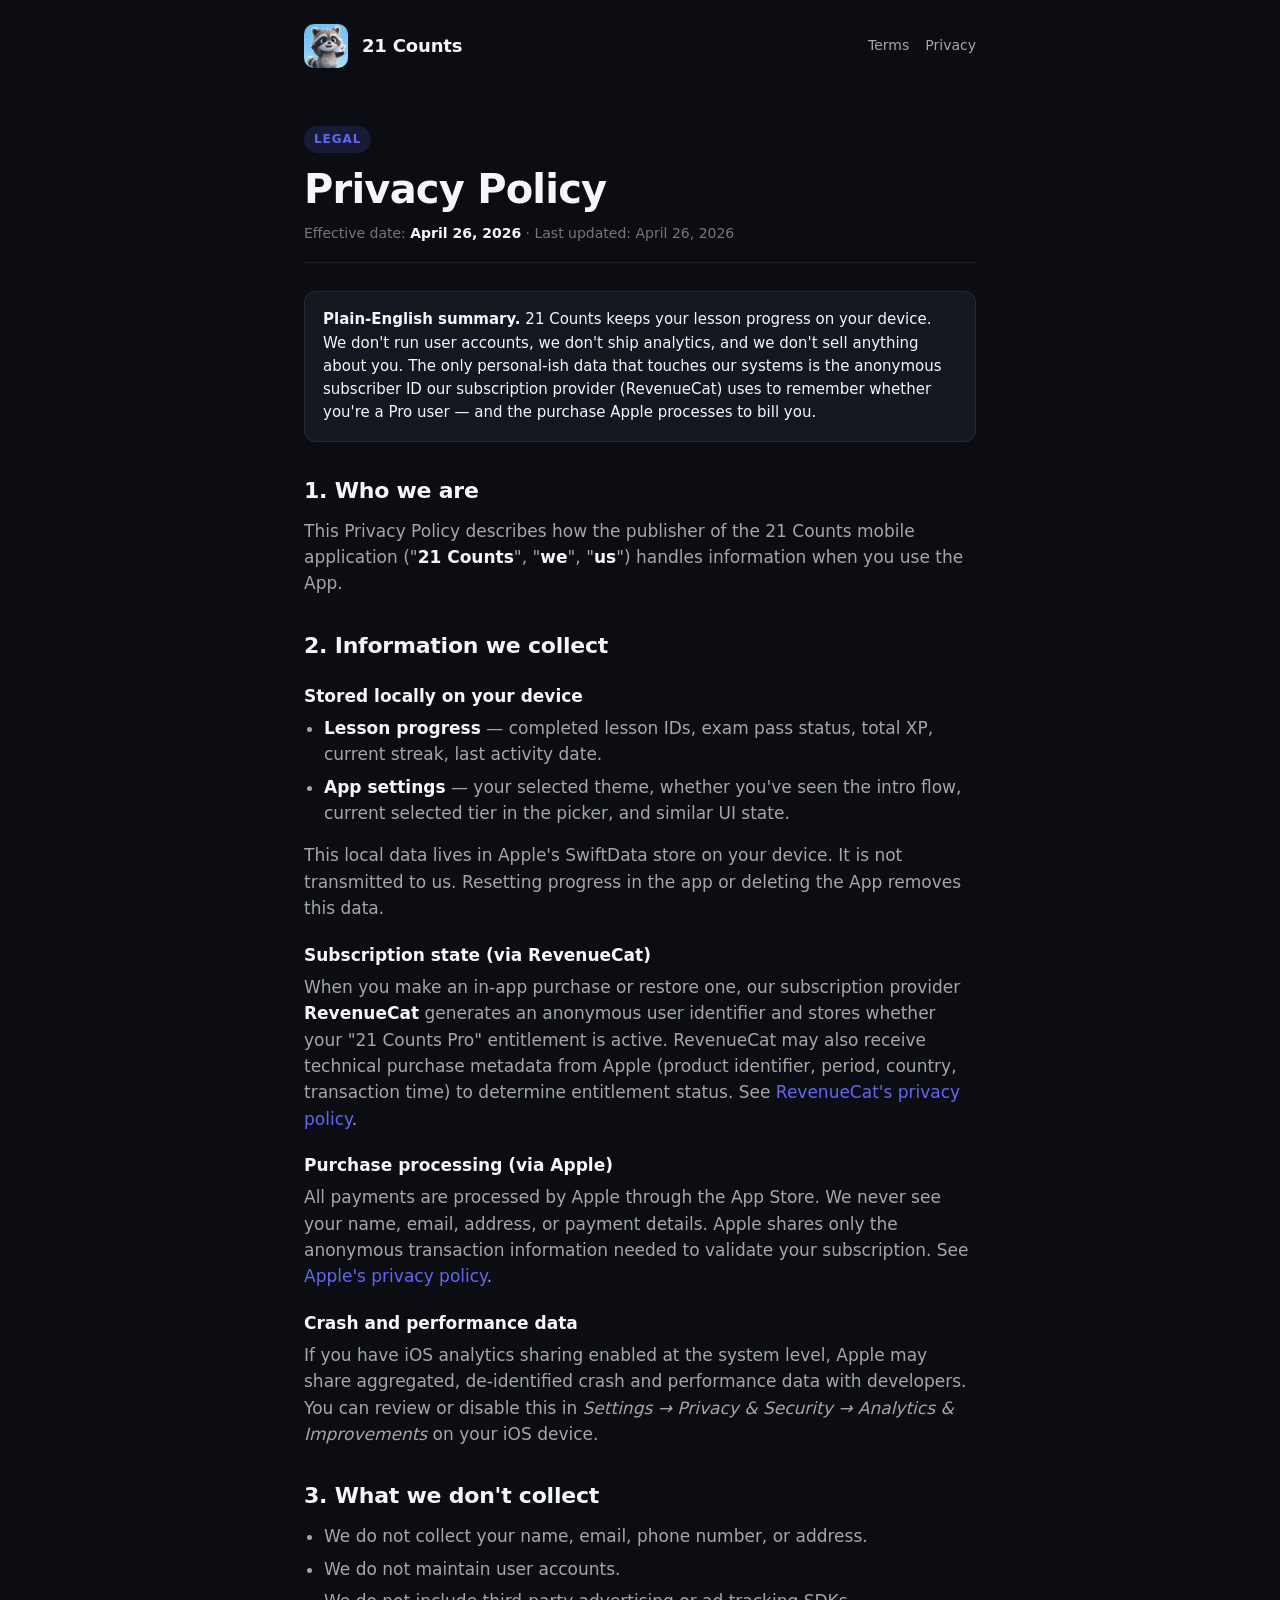
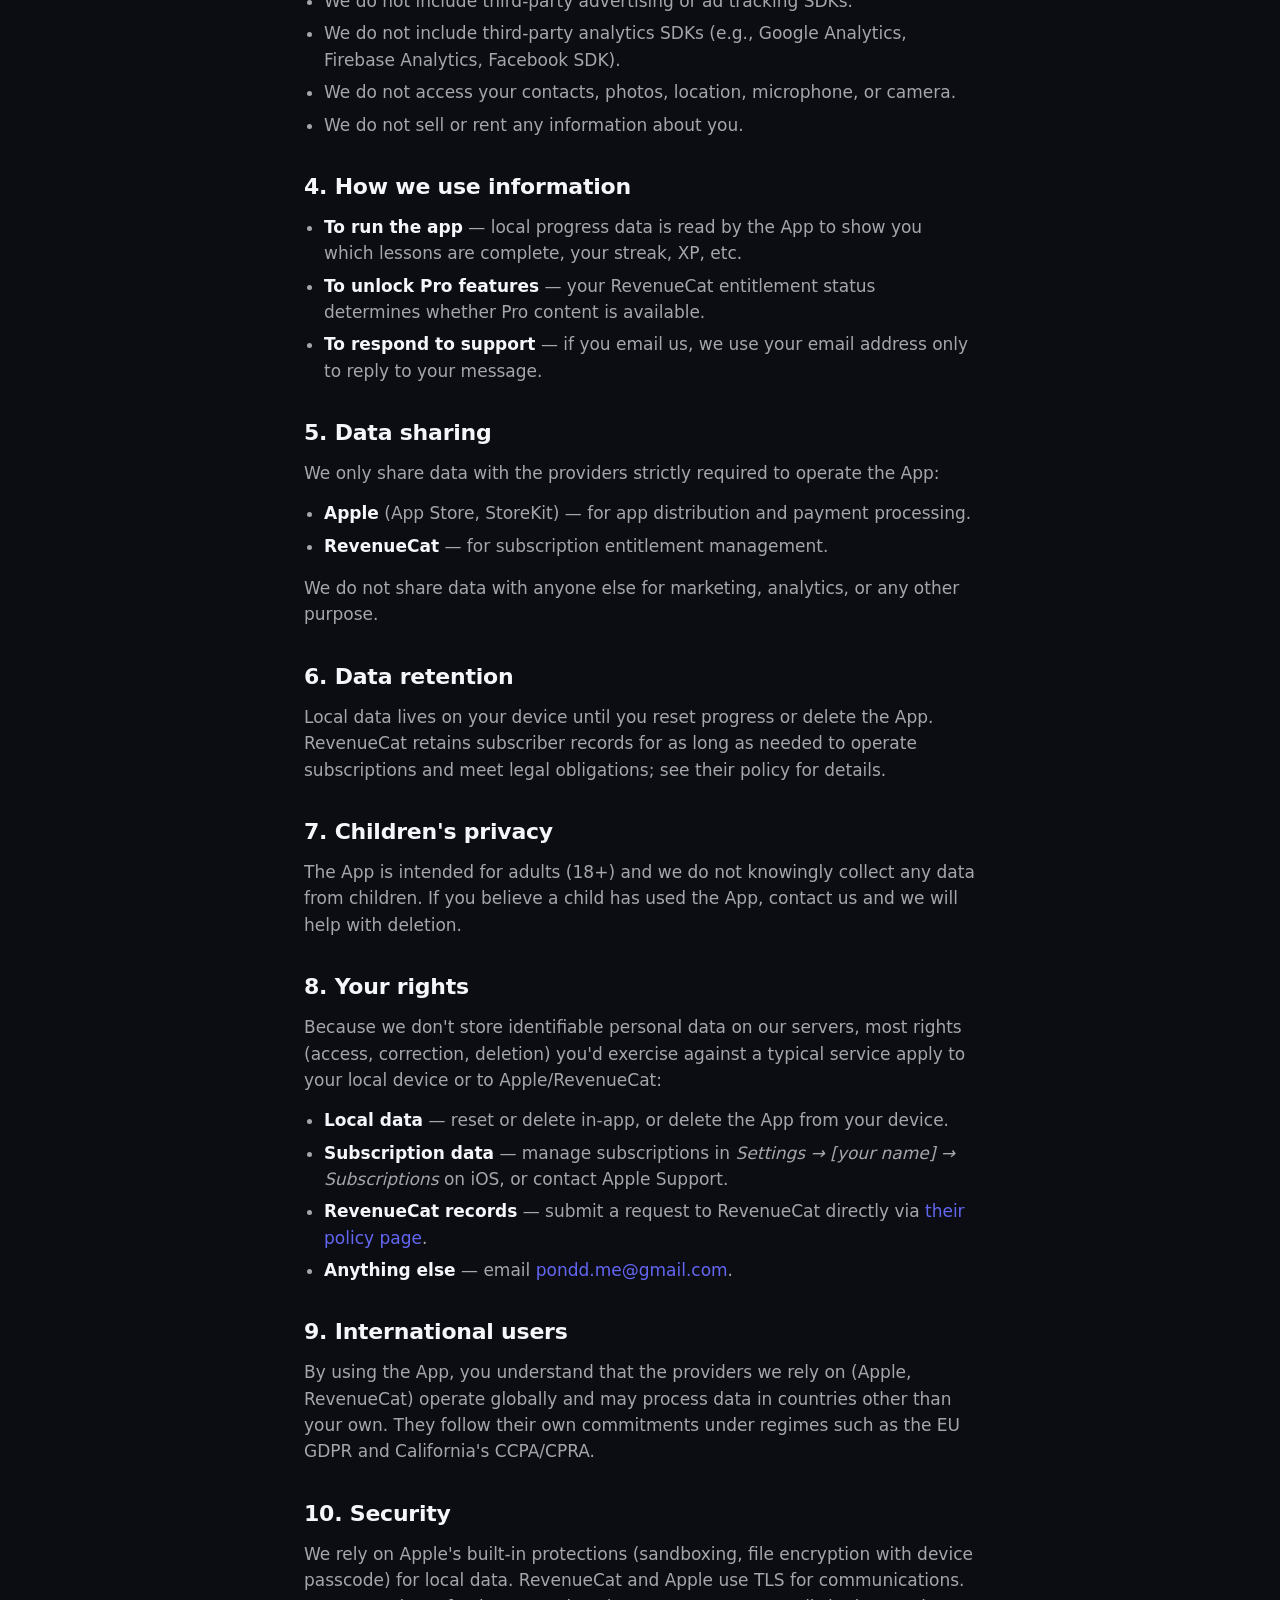
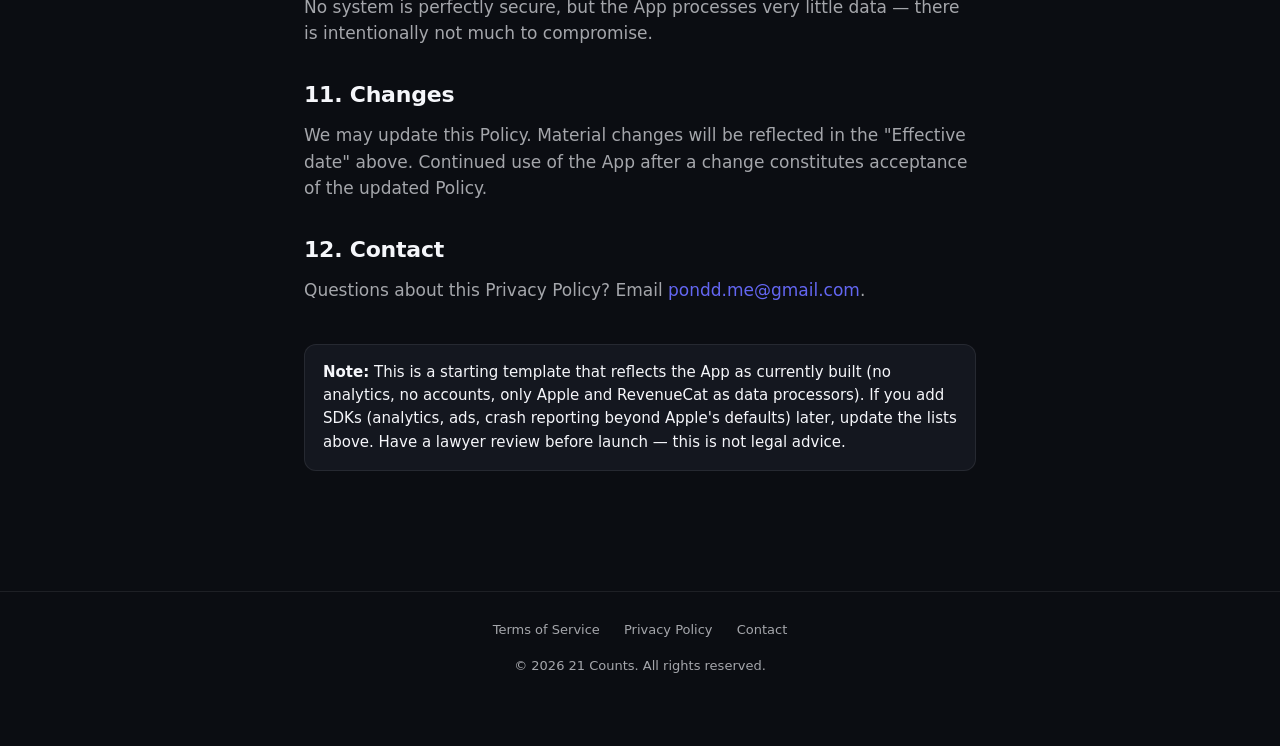
==== privacy.html @ 676508d6 "init" ====
<!DOCTYPE html>
<html lang="en">
<head>
    <meta charset="UTF-8">
    <meta name="viewport" content="width=device-width, initial-scale=1.0">
    <title>Privacy Policy — 21 Counts</title>
    <meta name="description" content="Privacy Policy for the 21 Counts iOS app.">
    <link rel="stylesheet" href="styles.css">
    <link rel="icon" type="image/png" href="assets/bandit-welcome.png">
</head>
<body>

<header class="site-header">
    <img src="assets/bandit-welcome.png" alt="">
    <a class="brand" href="/">21 Counts</a>
    <nav>
        <a href="terms.html">Terms</a>
        <a href="privacy.html">Privacy</a>
    </nav>
</header>

<main>
    <span class="eyebrow">Legal</span>
    <h1>Privacy Policy</h1>
    <p class="legal-meta">Effective date: <strong>April 26, 2026</strong> · Last updated: April 26, 2026</p>

    <div class="callout">
        <strong>Plain-English summary.</strong> 21 Counts keeps your lesson progress on your device. We don't run user accounts, we don't ship analytics, and we don't sell anything about you. The only personal-ish data that touches our systems is the anonymous subscriber ID our subscription provider (RevenueCat) uses to remember whether you're a Pro user — and the purchase Apple processes to bill you.
    </div>

    <h2>1. Who we are</h2>
    <p>This Privacy Policy describes how the publisher of the 21 Counts mobile application ("<strong>21 Counts</strong>", "<strong>we</strong>", "<strong>us</strong>") handles information when you use the App.</p>

    <h2>2. Information we collect</h2>
    <h3>Stored locally on your device</h3>
    <ul>
        <li><strong>Lesson progress</strong> — completed lesson IDs, exam pass status, total XP, current streak, last activity date.</li>
        <li><strong>App settings</strong> — your selected theme, whether you've seen the intro flow, current selected tier in the picker, and similar UI state.</li>
    </ul>
    <p>This local data lives in Apple's SwiftData store on your device. It is not transmitted to us. Resetting progress in the app or deleting the App removes this data.</p>

    <h3>Subscription state (via RevenueCat)</h3>
    <p>When you make an in-app purchase or restore one, our subscription provider <strong>RevenueCat</strong> generates an anonymous user identifier and stores whether your "21 Counts Pro" entitlement is active. RevenueCat may also receive technical purchase metadata from Apple (product identifier, period, country, transaction time) to determine entitlement status. See <a href="https://www.revenuecat.com/privacy/">RevenueCat's privacy policy</a>.</p>

    <h3>Purchase processing (via Apple)</h3>
    <p>All payments are processed by Apple through the App Store. We never see your name, email, address, or payment details. Apple shares only the anonymous transaction information needed to validate your subscription. See <a href="https://www.apple.com/legal/privacy/">Apple's privacy policy</a>.</p>

    <h3>Crash and performance data</h3>
    <p>If you have iOS analytics sharing enabled at the system level, Apple may share aggregated, de-identified crash and performance data with developers. You can review or disable this in <em>Settings → Privacy &amp; Security → Analytics &amp; Improvements</em> on your iOS device.</p>

    <h2>3. What we don't collect</h2>
    <ul>
        <li>We do not collect your name, email, phone number, or address.</li>
        <li>We do not maintain user accounts.</li>
        <li>We do not include third-party advertising or ad tracking SDKs.</li>
        <li>We do not include third-party analytics SDKs (e.g., Google Analytics, Firebase Analytics, Facebook SDK).</li>
        <li>We do not access your contacts, photos, location, microphone, or camera.</li>
        <li>We do not sell or rent any information about you.</li>
    </ul>

    <h2>4. How we use information</h2>
    <ul>
        <li><strong>To run the app</strong> — local progress data is read by the App to show you which lessons are complete, your streak, XP, etc.</li>
        <li><strong>To unlock Pro features</strong> — your RevenueCat entitlement status determines whether Pro content is available.</li>
        <li><strong>To respond to support</strong> — if you email us, we use your email address only to reply to your message.</li>
    </ul>

    <h2>5. Data sharing</h2>
    <p>We only share data with the providers strictly required to operate the App:</p>
    <ul>
        <li><strong>Apple</strong> (App Store, StoreKit) — for app distribution and payment processing.</li>
        <li><strong>RevenueCat</strong> — for subscription entitlement management.</li>
    </ul>
    <p>We do not share data with anyone else for marketing, analytics, or any other purpose.</p>

    <h2>6. Data retention</h2>
    <p>Local data lives on your device until you reset progress or delete the App. RevenueCat retains subscriber records for as long as needed to operate subscriptions and meet legal obligations; see their policy for details.</p>

    <h2>7. Children's privacy</h2>
    <p>The App is intended for adults (18+) and we do not knowingly collect any data from children. If you believe a child has used the App, contact us and we will help with deletion.</p>

    <h2>8. Your rights</h2>
    <p>Because we don't store identifiable personal data on our servers, most rights (access, correction, deletion) you'd exercise against a typical service apply to your local device or to Apple/RevenueCat:</p>
    <ul>
        <li><strong>Local data</strong> — reset or delete in-app, or delete the App from your device.</li>
        <li><strong>Subscription data</strong> — manage subscriptions in <em>Settings → [your name] → Subscriptions</em> on iOS, or contact Apple Support.</li>
        <li><strong>RevenueCat records</strong> — submit a request to RevenueCat directly via <a href="https://www.revenuecat.com/privacy/">their policy page</a>.</li>
        <li><strong>Anything else</strong> — email <a href="mailto:pondd.me@gmail.com">pondd.me@gmail.com</a>.</li>
    </ul>

    <h2>9. International users</h2>
    <p>By using the App, you understand that the providers we rely on (Apple, RevenueCat) operate globally and may process data in countries other than your own. They follow their own commitments under regimes such as the EU GDPR and California's CCPA/CPRA.</p>

    <h2>10. Security</h2>
    <p>We rely on Apple's built-in protections (sandboxing, file encryption with device passcode) for local data. RevenueCat and Apple use TLS for communications. No system is perfectly secure, but the App processes very little data — there is intentionally not much to compromise.</p>

    <h2>11. Changes</h2>
    <p>We may update this Policy. Material changes will be reflected in the "Effective date" above. Continued use of the App after a change constitutes acceptance of the updated Policy.</p>

    <h2>12. Contact</h2>
    <p>Questions about this Privacy Policy? Email <a href="mailto:pondd.me@gmail.com">pondd.me@gmail.com</a>.</p>

    <div class="callout" style="margin-top: 40px">
        <strong>Note:</strong> This is a starting template that reflects the App as currently built (no analytics, no accounts, only Apple and RevenueCat as data processors). If you add SDKs (analytics, ads, crash reporting beyond Apple's defaults) later, update the lists above. Have a lawyer review before launch — this is not legal advice.
    </div>
</main>

<footer>
    <a href="terms.html">Terms of Service</a>
    <a href="privacy.html">Privacy Policy</a>
    <a href="mailto:pondd.me@gmail.com">Contact</a>
    <p style="margin-top: 16px">© <span id="year">2026</span> 21 Counts. All rights reserved.</p>
</footer>

<script>document.getElementById('year').textContent = new Date().getFullYear();</script>
</body>
</html>
---- styles.css ----
/* 21 Counts — shared web styles */

:root {
    --bg: #0b0d12;
    --surface: #14171f;
    --border: rgba(255, 255, 255, 0.08);
    --text: #f5f6fa;
    --text-muted: rgba(245, 246, 250, 0.66);
    --text-dim: rgba(245, 246, 250, 0.45);
    --indigo: #6366f1;
    --indigo-soft: rgba(99, 102, 241, 0.16);
    --accent: #f59e0b;
    --max: 720px;
}

* {
    box-sizing: border-box;
}

html, body {
    margin: 0;
    padding: 0;
}

body {
    background: var(--bg);
    color: var(--text);
    font-family: -apple-system, BlinkMacSystemFont, "SF Pro Text", "Helvetica Neue", system-ui, sans-serif;
    font-size: 17px;
    line-height: 1.55;
    -webkit-font-smoothing: antialiased;
    -moz-osx-font-smoothing: grayscale;
}

main {
    max-width: var(--max);
    margin: 0 auto;
    padding: 56px 24px 96px;
}

header.site-header {
    max-width: var(--max);
    margin: 0 auto;
    padding: 24px 24px 0;
    display: flex;
    align-items: center;
    gap: 14px;
}

header.site-header img {
    width: 44px;
    height: 44px;
    border-radius: 10px;
    object-fit: cover;
    background: var(--indigo-soft);
}

header.site-header a.brand {
    color: var(--text);
    text-decoration: none;
    font-weight: 700;
    font-size: 18px;
    letter-spacing: -0.01em;
}

header.site-header nav {
    margin-left: auto;
    display: flex;
    gap: 16px;
    font-size: 14px;
}

header.site-header nav a {
    color: var(--text-muted);
    text-decoration: none;
}

header.site-header nav a:hover {
    color: var(--text);
}

h1 {
    font-size: 40px;
    line-height: 1.1;
    letter-spacing: -0.02em;
    font-weight: 800;
    margin: 0 0 12px;
}

h2 {
    font-size: 22px;
    letter-spacing: -0.01em;
    font-weight: 700;
    margin: 32px 0 10px;
}

h3 {
    font-size: 17px;
    font-weight: 700;
    margin: 20px 0 6px;
}

p {
    margin: 0 0 14px;
    color: var(--text-muted);
}

p strong, li strong {
    color: var(--text);
    font-weight: 600;
}

ul, ol {
    color: var(--text-muted);
    padding-left: 20px;
    margin: 0 0 16px;
}

li {
    margin-bottom: 6px;
}

a {
    color: var(--indigo);
    text-decoration: none;
}

a:hover {
    text-decoration: underline;
}

.eyebrow {
    display: inline-block;
    font-size: 12px;
    font-weight: 700;
    letter-spacing: 0.08em;
    text-transform: uppercase;
    color: var(--indigo);
    background: var(--indigo-soft);
    padding: 4px 10px;
    border-radius: 999px;
    margin-bottom: 14px;
}

.muted {
    color: var(--text-dim);
    font-size: 14px;
}

.legal-meta {
    color: var(--text-dim);
    font-size: 14px;
    margin-bottom: 28px;
    padding-bottom: 18px;
    border-bottom: 1px solid var(--border);
}

.callout {
    background: var(--surface);
    border: 1px solid var(--border);
    border-radius: 12px;
    padding: 16px 18px;
    margin: 24px 0;
    font-size: 15px;
}

.hero {
    text-align: center;
    padding: 56px 0 12px;
}

.hero img {
    width: 220px;
    max-width: 60vw;
    height: auto;
    border-radius: 24px;
    box-shadow: 0 16px 60px rgba(99, 102, 241, 0.18);
}

.hero h1 {
    margin-top: 28px;
    font-size: 48px;
}

.hero p.tagline {
    font-size: 18px;
    color: var(--text-muted);
    max-width: 520px;
    margin: 0 auto;
}

.cta-row {
    display: flex;
    gap: 12px;
    justify-content: center;
    margin-top: 28px;
    flex-wrap: wrap;
}

.btn {
    display: inline-flex;
    align-items: center;
    gap: 8px;
    background: var(--indigo);
    color: #fff;
    padding: 12px 18px;
    border-radius: 12px;
    font-weight: 600;
    text-decoration: none;
    transition: transform 0.12s ease;
}

.btn:hover {
    transform: translateY(-1px);
    text-decoration: none;
}

.btn.secondary {
    background: var(--surface);
    color: var(--text);
    border: 1px solid var(--border);
}

footer {
    border-top: 1px solid var(--border);
    color: var(--text-dim);
    font-size: 13px;
    padding: 28px 24px 56px;
    text-align: center;
}

footer a {
    color: var(--text-muted);
    margin: 0 10px;
}

@media (max-width: 600px) {
    h1 { font-size: 32px; }
    .hero h1 { font-size: 36px; }
    main { padding: 40px 20px 64px; }
}
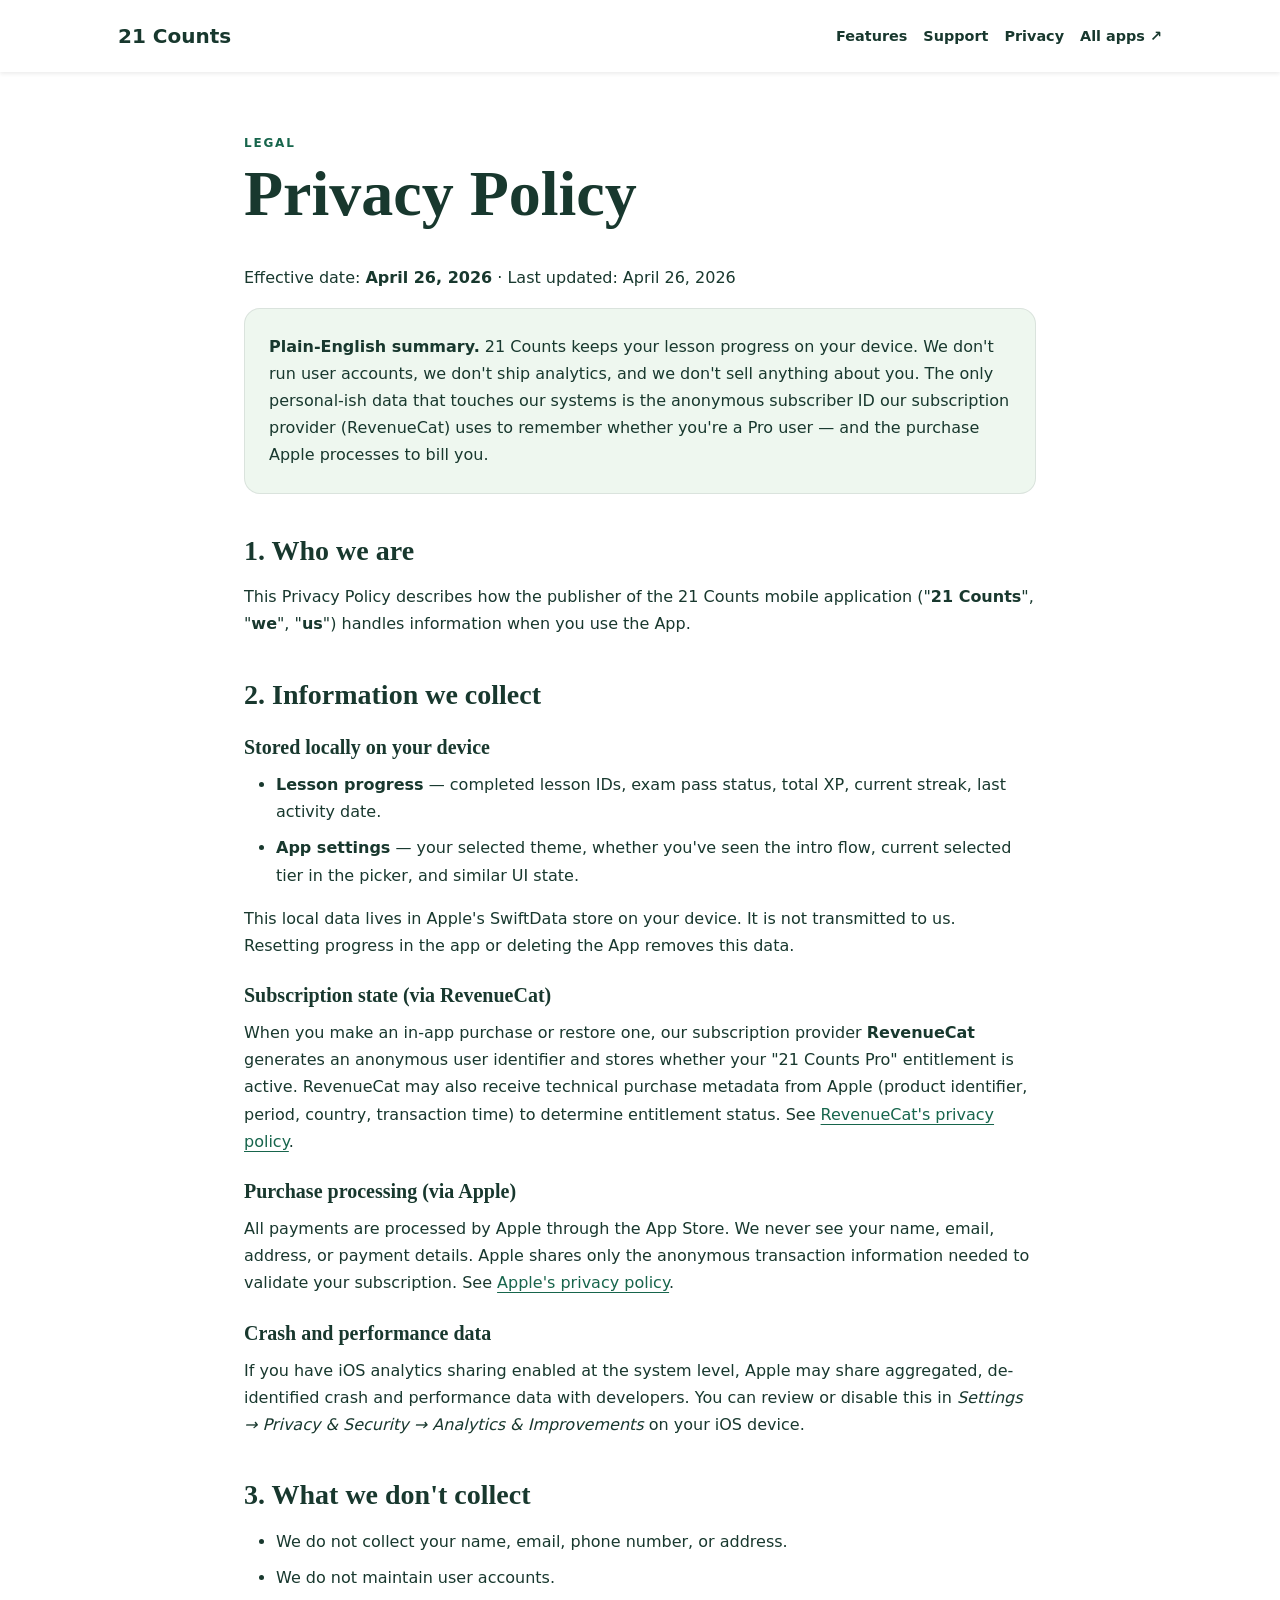
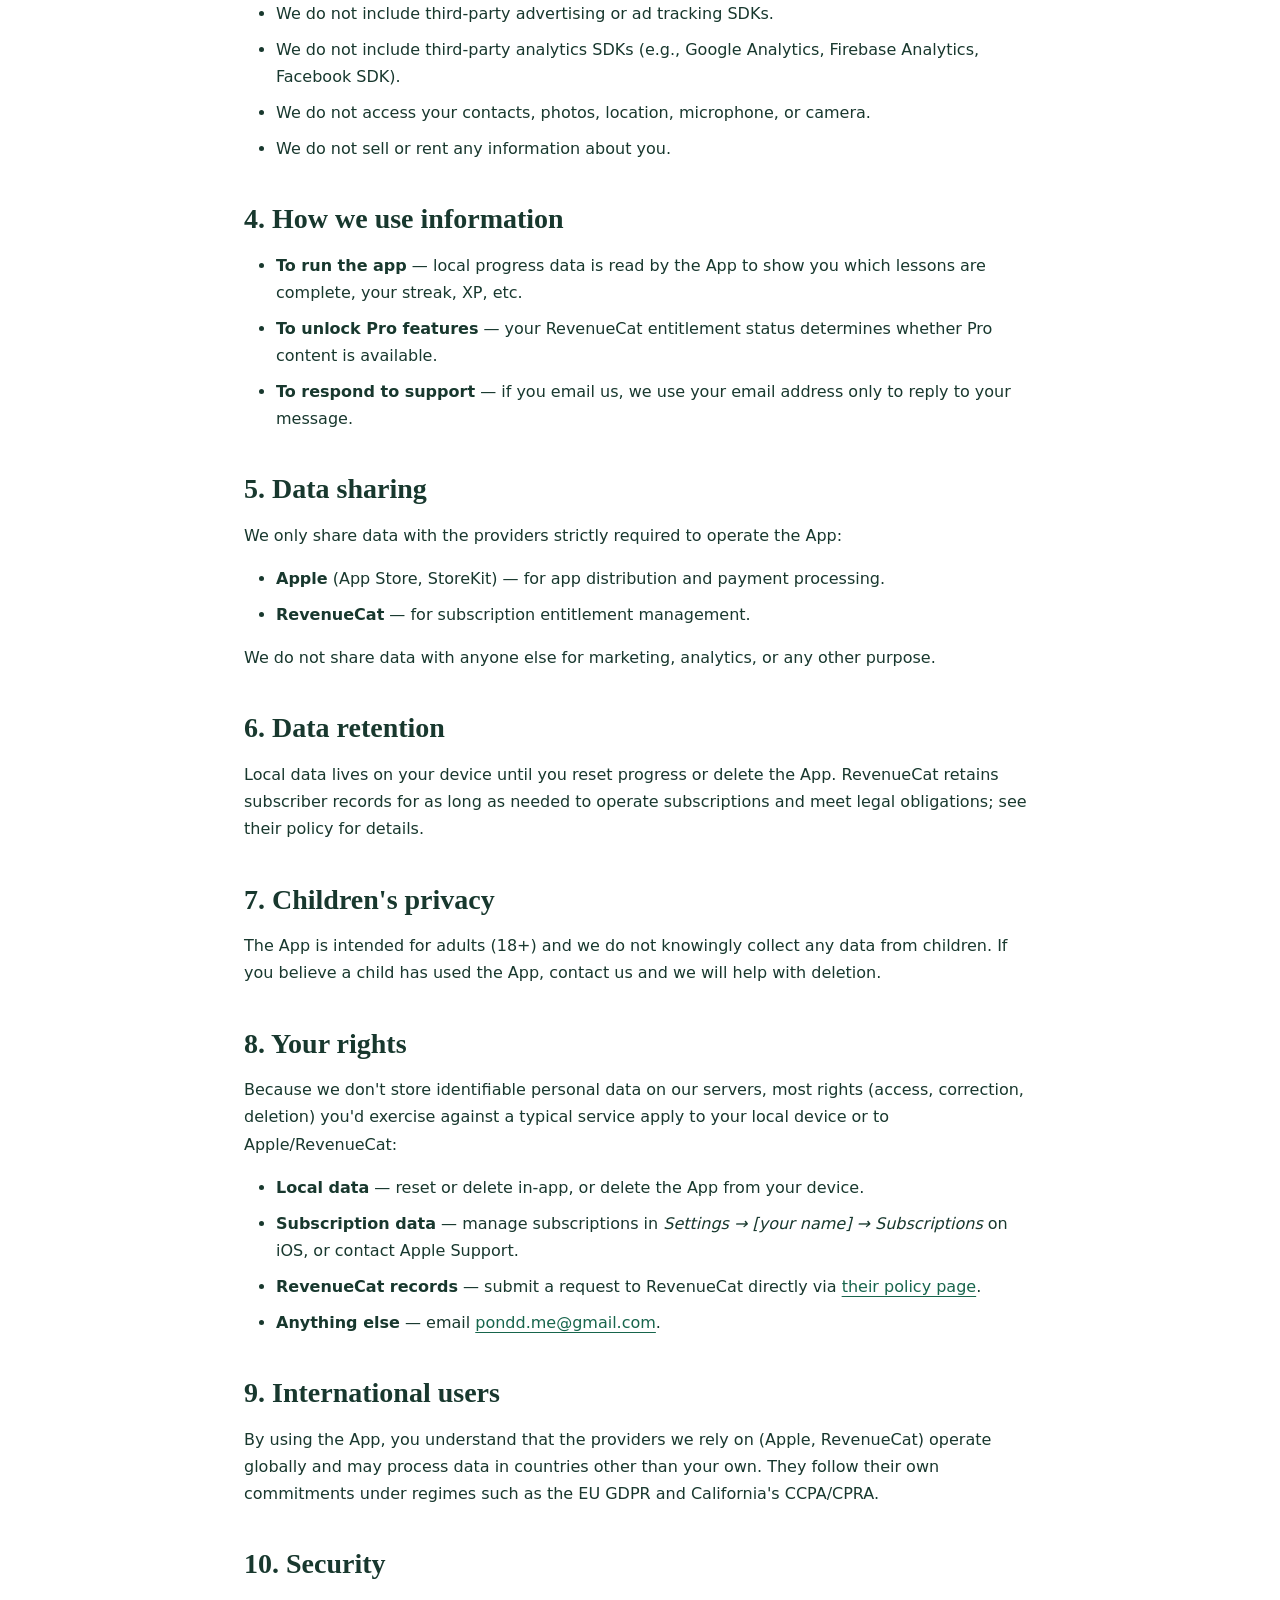
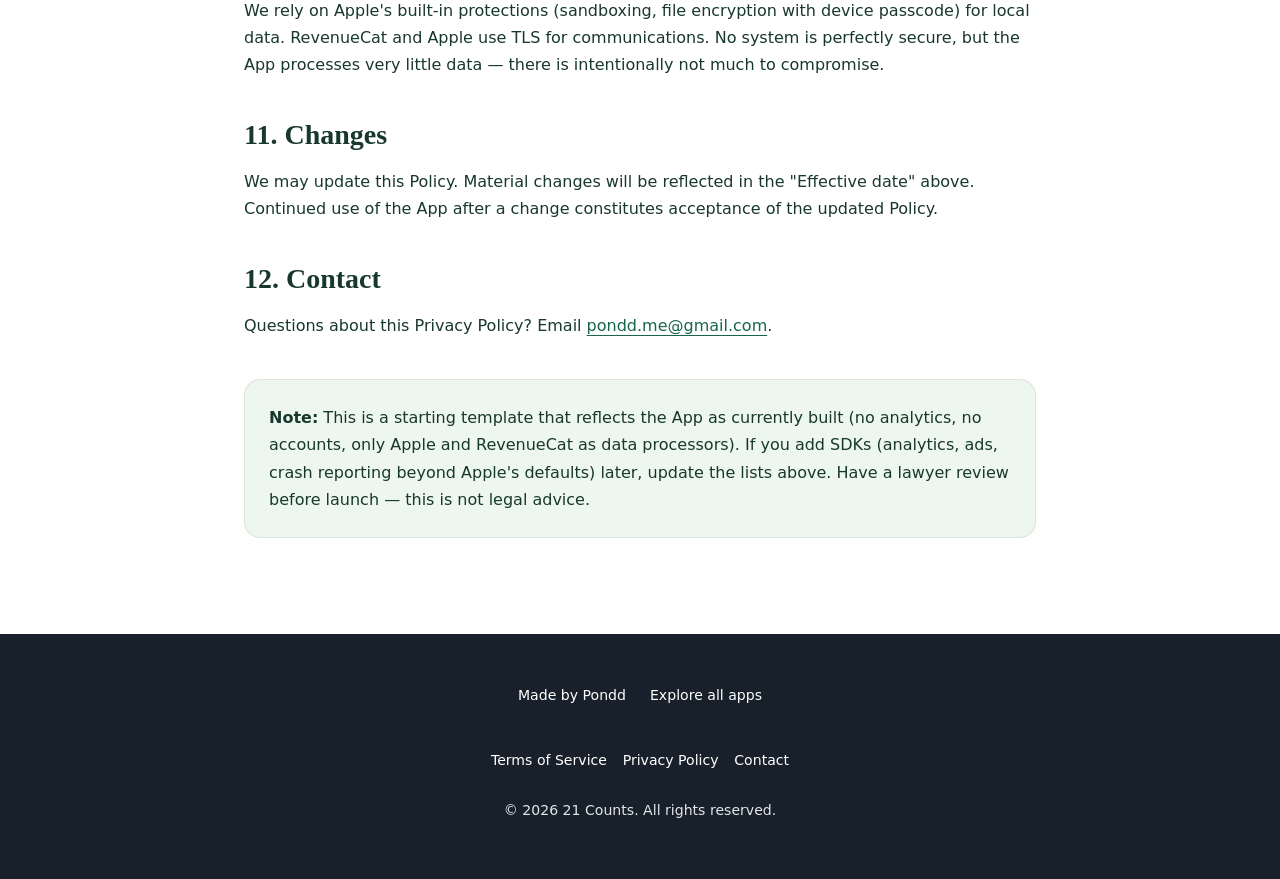
==== commit 1d505b7c: "Refresh app website with customized New Age layout" ====
--- a/privacy.html
+++ b/privacy.html
@@ -1,117 +1,80 @@
-<!DOCTYPE html>
-<html lang="en">
-<head>
-    <meta charset="UTF-8">
-    <meta name="viewport" content="width=device-width, initial-scale=1.0">
-    <title>Privacy Policy — 21 Counts</title>
-    <meta name="description" content="Privacy Policy for the 21 Counts iOS app.">
-    <link rel="stylesheet" href="styles.css">
-    <link rel="icon" type="image/png" href="assets/bandit-welcome.png">
-</head>
-<body>
+<!doctype html><html lang="en"><head>
+<meta charset="utf-8"/>
+<meta content="width=device-width, initial-scale=1.0" name="viewport"/>
+<title>Privacy Policy — 21 Counts</title>
+<meta content="Privacy Policy for the 21 Counts iOS app." name="description"/>
 
-<header class="site-header">
-    <img src="assets/bandit-welcome.png" alt="">
-    <a class="brand" href="/">21 Counts</a>
-    <nav>
-        <a href="terms.html">Terms</a>
-        <a href="privacy.html">Privacy</a>
-    </nav>
-</header>
-
-<main>
-    <span class="eyebrow">Legal</span>
-    <h1>Privacy Policy</h1>
-    <p class="legal-meta">Effective date: <strong>April 26, 2026</strong> · Last updated: April 26, 2026</p>
-
-    <div class="callout">
-        <strong>Plain-English summary.</strong> 21 Counts keeps your lesson progress on your device. We don't run user accounts, we don't ship analytics, and we don't sell anything about you. The only personal-ish data that touches our systems is the anonymous subscriber ID our subscription provider (RevenueCat) uses to remember whether you're a Pro user — and the purchase Apple processes to bill you.
+<link href="assets/bandit-welcome.png" rel="icon" type="image/png"/>
+<link href="new-age/css/styles.css" rel="stylesheet"/><link href="new-age/css/app.css" rel="stylesheet"/></head><body><a class="skip-link" href="#main-content">Skip to content</a><nav class="navbar navbar-light shadow-sm" id="mainNav" aria-label="Main navigation"><div class="container px-5"><a class="navbar-brand fw-bold" href="index.html">21 Counts</a><div class="site-links"><a href="index.html#features">Features</a><a href="mailto:pondd.me@gmail.com">Support</a><a href="privacy.html">Privacy</a><a href="https://pond1982.github.io/Pondd-Page/apps.html">All apps ↗</a></div></div></nav><main id="main-content" class="legal-content">
+<span class="eyebrow">Legal</span>
+<h1>Privacy Policy</h1>
+<p class="legal-meta">Effective date: <strong>April 26, 2026</strong> · Last updated: April 26, 2026</p>
+<div class="callout">
+<strong>Plain-English summary.</strong> 21 Counts keeps your lesson progress on your device. We don't run user accounts, we don't ship analytics, and we don't sell anything about you. The only personal-ish data that touches our systems is the anonymous subscriber ID our subscription provider (RevenueCat) uses to remember whether you're a Pro user — and the purchase Apple processes to bill you.
     </div>
-
-    <h2>1. Who we are</h2>
-    <p>This Privacy Policy describes how the publisher of the 21 Counts mobile application ("<strong>21 Counts</strong>", "<strong>we</strong>", "<strong>us</strong>") handles information when you use the App.</p>
-
-    <h2>2. Information we collect</h2>
-    <h3>Stored locally on your device</h3>
-    <ul>
-        <li><strong>Lesson progress</strong> — completed lesson IDs, exam pass status, total XP, current streak, last activity date.</li>
-        <li><strong>App settings</strong> — your selected theme, whether you've seen the intro flow, current selected tier in the picker, and similar UI state.</li>
-    </ul>
-    <p>This local data lives in Apple's SwiftData store on your device. It is not transmitted to us. Resetting progress in the app or deleting the App removes this data.</p>
-
-    <h3>Subscription state (via RevenueCat)</h3>
-    <p>When you make an in-app purchase or restore one, our subscription provider <strong>RevenueCat</strong> generates an anonymous user identifier and stores whether your "21 Counts Pro" entitlement is active. RevenueCat may also receive technical purchase metadata from Apple (product identifier, period, country, transaction time) to determine entitlement status. See <a href="https://www.revenuecat.com/privacy/">RevenueCat's privacy policy</a>.</p>
-
-    <h3>Purchase processing (via Apple)</h3>
-    <p>All payments are processed by Apple through the App Store. We never see your name, email, address, or payment details. Apple shares only the anonymous transaction information needed to validate your subscription. See <a href="https://www.apple.com/legal/privacy/">Apple's privacy policy</a>.</p>
-
-    <h3>Crash and performance data</h3>
-    <p>If you have iOS analytics sharing enabled at the system level, Apple may share aggregated, de-identified crash and performance data with developers. You can review or disable this in <em>Settings → Privacy &amp; Security → Analytics &amp; Improvements</em> on your iOS device.</p>
-
-    <h2>3. What we don't collect</h2>
-    <ul>
-        <li>We do not collect your name, email, phone number, or address.</li>
-        <li>We do not maintain user accounts.</li>
-        <li>We do not include third-party advertising or ad tracking SDKs.</li>
-        <li>We do not include third-party analytics SDKs (e.g., Google Analytics, Firebase Analytics, Facebook SDK).</li>
-        <li>We do not access your contacts, photos, location, microphone, or camera.</li>
-        <li>We do not sell or rent any information about you.</li>
-    </ul>
-
-    <h2>4. How we use information</h2>
-    <ul>
-        <li><strong>To run the app</strong> — local progress data is read by the App to show you which lessons are complete, your streak, XP, etc.</li>
-        <li><strong>To unlock Pro features</strong> — your RevenueCat entitlement status determines whether Pro content is available.</li>
-        <li><strong>To respond to support</strong> — if you email us, we use your email address only to reply to your message.</li>
-    </ul>
-
-    <h2>5. Data sharing</h2>
-    <p>We only share data with the providers strictly required to operate the App:</p>
-    <ul>
-        <li><strong>Apple</strong> (App Store, StoreKit) — for app distribution and payment processing.</li>
-        <li><strong>RevenueCat</strong> — for subscription entitlement management.</li>
-    </ul>
-    <p>We do not share data with anyone else for marketing, analytics, or any other purpose.</p>
-
-    <h2>6. Data retention</h2>
-    <p>Local data lives on your device until you reset progress or delete the App. RevenueCat retains subscriber records for as long as needed to operate subscriptions and meet legal obligations; see their policy for details.</p>
-
-    <h2>7. Children's privacy</h2>
-    <p>The App is intended for adults (18+) and we do not knowingly collect any data from children. If you believe a child has used the App, contact us and we will help with deletion.</p>
-
-    <h2>8. Your rights</h2>
-    <p>Because we don't store identifiable personal data on our servers, most rights (access, correction, deletion) you'd exercise against a typical service apply to your local device or to Apple/RevenueCat:</p>
-    <ul>
-        <li><strong>Local data</strong> — reset or delete in-app, or delete the App from your device.</li>
-        <li><strong>Subscription data</strong> — manage subscriptions in <em>Settings → [your name] → Subscriptions</em> on iOS, or contact Apple Support.</li>
-        <li><strong>RevenueCat records</strong> — submit a request to RevenueCat directly via <a href="https://www.revenuecat.com/privacy/">their policy page</a>.</li>
-        <li><strong>Anything else</strong> — email <a href="mailto:pondd.me@gmail.com">pondd.me@gmail.com</a>.</li>
-    </ul>
-
-    <h2>9. International users</h2>
-    <p>By using the App, you understand that the providers we rely on (Apple, RevenueCat) operate globally and may process data in countries other than your own. They follow their own commitments under regimes such as the EU GDPR and California's CCPA/CPRA.</p>
-
-    <h2>10. Security</h2>
-    <p>We rely on Apple's built-in protections (sandboxing, file encryption with device passcode) for local data. RevenueCat and Apple use TLS for communications. No system is perfectly secure, but the App processes very little data — there is intentionally not much to compromise.</p>
-
-    <h2>11. Changes</h2>
-    <p>We may update this Policy. Material changes will be reflected in the "Effective date" above. Continued use of the App after a change constitutes acceptance of the updated Policy.</p>
-
-    <h2>12. Contact</h2>
-    <p>Questions about this Privacy Policy? Email <a href="mailto:pondd.me@gmail.com">pondd.me@gmail.com</a>.</p>
-
-    <div class="callout" style="margin-top: 40px">
-        <strong>Note:</strong> This is a starting template that reflects the App as currently built (no analytics, no accounts, only Apple and RevenueCat as data processors). If you add SDKs (analytics, ads, crash reporting beyond Apple's defaults) later, update the lists above. Have a lawyer review before launch — this is not legal advice.
+<h2>1. Who we are</h2>
+<p>This Privacy Policy describes how the publisher of the 21 Counts mobile application ("<strong>21 Counts</strong>", "<strong>we</strong>", "<strong>us</strong>") handles information when you use the App.</p>
+<h2>2. Information we collect</h2>
+<h3>Stored locally on your device</h3>
+<ul>
+<li><strong>Lesson progress</strong> — completed lesson IDs, exam pass status, total XP, current streak, last activity date.</li>
+<li><strong>App settings</strong> — your selected theme, whether you've seen the intro flow, current selected tier in the picker, and similar UI state.</li>
+</ul>
+<p>This local data lives in Apple's SwiftData store on your device. It is not transmitted to us. Resetting progress in the app or deleting the App removes this data.</p>
+<h3>Subscription state (via RevenueCat)</h3>
+<p>When you make an in-app purchase or restore one, our subscription provider <strong>RevenueCat</strong> generates an anonymous user identifier and stores whether your "21 Counts Pro" entitlement is active. RevenueCat may also receive technical purchase metadata from Apple (product identifier, period, country, transaction time) to determine entitlement status. See <a href="https://www.revenuecat.com/privacy/">RevenueCat's privacy policy</a>.</p>
+<h3>Purchase processing (via Apple)</h3>
+<p>All payments are processed by Apple through the App Store. We never see your name, email, address, or payment details. Apple shares only the anonymous transaction information needed to validate your subscription. See <a href="https://www.apple.com/legal/privacy/">Apple's privacy policy</a>.</p>
+<h3>Crash and performance data</h3>
+<p>If you have iOS analytics sharing enabled at the system level, Apple may share aggregated, de-identified crash and performance data with developers. You can review or disable this in <em>Settings → Privacy &amp; Security → Analytics &amp; Improvements</em> on your iOS device.</p>
+<h2>3. What we don't collect</h2>
+<ul>
+<li>We do not collect your name, email, phone number, or address.</li>
+<li>We do not maintain user accounts.</li>
+<li>We do not include third-party advertising or ad tracking SDKs.</li>
+<li>We do not include third-party analytics SDKs (e.g., Google Analytics, Firebase Analytics, Facebook SDK).</li>
+<li>We do not access your contacts, photos, location, microphone, or camera.</li>
+<li>We do not sell or rent any information about you.</li>
+</ul>
+<h2>4. How we use information</h2>
+<ul>
+<li><strong>To run the app</strong> — local progress data is read by the App to show you which lessons are complete, your streak, XP, etc.</li>
+<li><strong>To unlock Pro features</strong> — your RevenueCat entitlement status determines whether Pro content is available.</li>
+<li><strong>To respond to support</strong> — if you email us, we use your email address only to reply to your message.</li>
+</ul>
+<h2>5. Data sharing</h2>
+<p>We only share data with the providers strictly required to operate the App:</p>
+<ul>
+<li><strong>Apple</strong> (App Store, StoreKit) — for app distribution and payment processing.</li>
+<li><strong>RevenueCat</strong> — for subscription entitlement management.</li>
+</ul>
+<p>We do not share data with anyone else for marketing, analytics, or any other purpose.</p>
+<h2>6. Data retention</h2>
+<p>Local data lives on your device until you reset progress or delete the App. RevenueCat retains subscriber records for as long as needed to operate subscriptions and meet legal obligations; see their policy for details.</p>
+<h2>7. Children's privacy</h2>
+<p>The App is intended for adults (18+) and we do not knowingly collect any data from children. If you believe a child has used the App, contact us and we will help with deletion.</p>
+<h2>8. Your rights</h2>
+<p>Because we don't store identifiable personal data on our servers, most rights (access, correction, deletion) you'd exercise against a typical service apply to your local device or to Apple/RevenueCat:</p>
+<ul>
+<li><strong>Local data</strong> — reset or delete in-app, or delete the App from your device.</li>
+<li><strong>Subscription data</strong> — manage subscriptions in <em>Settings → [your name] → Subscriptions</em> on iOS, or contact Apple Support.</li>
+<li><strong>RevenueCat records</strong> — submit a request to RevenueCat directly via <a href="https://www.revenuecat.com/privacy/">their policy page</a>.</li>
+<li><strong>Anything else</strong> — email <a href="mailto:pondd.me@gmail.com">pondd.me@gmail.com</a>.</li>
+</ul>
+<h2>9. International users</h2>
+<p>By using the App, you understand that the providers we rely on (Apple, RevenueCat) operate globally and may process data in countries other than your own. They follow their own commitments under regimes such as the EU GDPR and California's CCPA/CPRA.</p>
+<h2>10. Security</h2>
+<p>We rely on Apple's built-in protections (sandboxing, file encryption with device passcode) for local data. RevenueCat and Apple use TLS for communications. No system is perfectly secure, but the App processes very little data — there is intentionally not much to compromise.</p>
+<h2>11. Changes</h2>
+<p>We may update this Policy. Material changes will be reflected in the "Effective date" above. Continued use of the App after a change constitutes acceptance of the updated Policy.</p>
+<h2>12. Contact</h2>
+<p>Questions about this Privacy Policy? Email <a href="mailto:pondd.me@gmail.com">pondd.me@gmail.com</a>.</p>
+<div class="callout" style="margin-top: 40px">
+<strong>Note:</strong> This is a starting template that reflects the App as currently built (no analytics, no accounts, only Apple and RevenueCat as data processors). If you add SDKs (analytics, ads, crash reporting beyond Apple's defaults) later, update the lists above. Have a lawyer review before launch — this is not legal advice.
     </div>
-</main>
-
-<footer>
-    <a href="terms.html">Terms of Service</a>
-    <a href="privacy.html">Privacy Policy</a>
-    <a href="mailto:pondd.me@gmail.com">Contact</a>
-    <p style="margin-top: 16px">© <span id="year">2026</span> 21 Counts. All rights reserved.</p>
-</footer>
-
-<script>document.getElementById('year').textContent = new Date().getFullYear();</script>
-</body>
-</html>
+</main><footer class="site-footer"><div class="container px-5"><div class="footer-links"><a href="https://pond1982.github.io/Pondd-Page/">Made by Pondd</a><a href="https://pond1982.github.io/Pondd-Page/apps.html">Explore all apps</a></div><div class="footer-original">
+<a href="terms.html">Terms of Service</a>
+<a href="privacy.html">Privacy Policy</a>
+<a href="mailto:pondd.me@gmail.com">Contact</a>
+<p style="margin-top: 16px">© <span id="year">2026</span> 21 Counts. All rights reserved.</p>
+</div></div></footer></body></html>
--- a/new-age/css/app.css
+++ b/new-age/css/app.css
@@ -0,0 +1,8 @@
+:root{--accent:#17654c;--second:#126a7c;--tint:#eef7ef;--ink:#18382e;}
+/* App-specific layer for Start Bootstrap New Age. Base theme: MIT, see LICENSE-NEW-AGE.txt. */
+:root{--bs-body-font-family:system-ui,-apple-system,BlinkMacSystemFont,"Segoe UI",sans-serif;--bs-body-color:var(--ink)}
+html{scroll-padding-top:1rem}body{color:var(--ink);background:#fff;line-height:1.7}h1,h2,h3,.font-alt{font-family:Georgia,"Times New Roman",serif}img{max-width:100%}a{color:var(--accent);text-underline-offset:.25em}a:hover{color:var(--ink)}a:focus-visible,summary:focus-visible{outline:3px solid var(--accent);outline-offset:5px}a,button,summary{-webkit-tap-highlight-color:transparent}.skip-link{position:absolute;top:-100px;left:1rem;background:#fff;color:#111;padding:.7rem 1rem;z-index:1000}.skip-link:focus{top:.5rem}
+#mainNav{position:relative;padding:1rem 0;background:#fff}#mainNav .container{gap:1rem}#mainNav .navbar-brand{font-family:inherit;color:var(--ink);white-space:normal;line-height:1.25;max-width:100%;margin:0}.site-links{display:flex;flex-wrap:wrap;gap:.25rem 1rem;align-items:center}.site-links a{font-size:.9rem;padding:.5rem 0;font-weight:650;color:var(--ink);text-decoration:none}.site-links a:hover{text-decoration:underline}.masthead{padding:5rem 0 4rem;background:var(--tint);overflow:hidden}.eyebrow{font-family:inherit;font-size:.75rem;font-weight:750;text-transform:uppercase;letter-spacing:.15em;color:var(--accent);margin-bottom:1.25rem}.masthead h1{font-size:clamp(2.75rem,5.2vw,5rem);letter-spacing:-.045em;line-height:1.03}.lead{font-size:1.12rem;line-height:1.75;color:#4d555c;max-width:34rem}.app-badge{height:3.1rem}.download-link{display:inline-block}.download-link:hover{transform:translateY(-2px)}.text-link{display:inline-flex;align-items:center;min-height:44px;font-weight:650}.masthead-device-mockup{isolation:isolate;min-height:25rem}.art-orb{position:absolute;width:24rem;max-width:95%;aspect-ratio:1;border-radius:50%;background:linear-gradient(120deg,var(--accent),var(--second));opacity:.18;z-index:-1}.hero-image{display:block;width:auto;max-width:84%;max-height:34rem;border-radius:1.6rem;object-fit:contain;filter:drop-shadow(0 1.2rem 1.5rem #13283425)}.hero-image.phone{border:7px solid #20242c;max-height:34rem;border-radius:2rem}.hero-image.landscape{max-width:100%;width:100%;border-radius:2rem}.hero-image.mascot{border-radius:2.5rem;max-height:30rem}.bg-gradient-primary-to-secondary{background:linear-gradient(110deg,var(--accent),var(--second))!important}.statement{padding:3.3rem 0}.statement h2{font-size:clamp(1.65rem,3vw,2.7rem);line-height:1.25;max-width:54rem;margin:auto}.feature-number{display:block;font-size:2.3rem;line-height:1;font-weight:750;color:var(--accent);margin-bottom:1.1rem}.features-section h2,.detail-section>div>h2{font-size:clamp(2rem,3.5vw,3rem);margin-bottom:3rem}.feature-item h3{font-size:1.45rem}.feature-item p{color:#535b62}.detail-section{background:var(--tint)}.detail-content{max-width:74rem;margin:auto}.detail-content h2{margin:3rem 0 1.2rem;font-size:2rem}.detail-content h3{font-size:1.3rem}.detail-content .features,.roster,.blocks,.biome-strip{display:grid;grid-template-columns:repeat(3,minmax(0,1fr));gap:1.5rem}.detail-content .features__item,.roster__card,.blocks__item,.card,.faq-item,.callout,.contact-box{background:#fff;border:1px solid #16202b18;border-radius:1rem;padding:1.5rem;margin:1rem 0}.features__title,.roster__name,.blocks__item-name{font-weight:750}.features__icon{display:block;font-size:2rem}.roster__card{text-align:center}.roster__face{width:9rem;aspect-ratio:1;object-fit:cover;border-radius:50%;margin-bottom:1rem}.roster__origin,.roster__ult{font-size:.9rem}.blocks__item img{width:4rem;float:left;margin-right:1rem}.biome-strip__tile{aspect-ratio:2.09;background-size:cover;border-radius:.8rem}.lore{font:italic 1.4rem/1.7 Georgia,serif;border-left:3px solid var(--accent);padding:1rem 1.5rem;margin:2rem 0}.screenshot-scroll{display:grid;grid-template-columns:repeat(5,minmax(0,1fr));gap:1rem}.screenshot-item img{border-radius:.8rem}.caption{font-size:.8rem;text-align:center;margin:.7rem 0}.legal-content{max-width:52rem;padding:3.5rem 1.25rem 5rem;margin:auto;overflow-wrap:anywhere}.legal-content h1{font-size:clamp(2.4rem,5vw,4rem);margin-bottom:2rem}.legal-content h2{font-size:1.75rem;margin:2.5rem 0 1rem}.legal-content h3{font-size:1.25rem;margin:1.5rem 0 .75rem}.legal-content .hero{padding:0;background:none}.legal-content .card,.legal-content .callout{background:var(--tint)}.legal-content details{padding:1rem;border:1px solid #16202b25;border-radius:.75rem;margin:1rem 0}.legal-content summary{font-weight:700;cursor:pointer}.legal-content .icon{width:4rem}.legal-content li{margin:.55rem 0}.legal-content .btn{background:var(--accent);color:#fff;white-space:normal}.site-footer{background:#18212b;color:#e1e6e9;padding:2.5rem 0;text-align:center;font-size:.88rem}.footer-links{display:flex;flex-wrap:wrap;gap:.3rem 1.5rem;justify-content:center}.site-footer a{color:#fff;display:inline-flex;align-items:center;min-height:44px}.footer-original{margin-top:1.3rem}.footer-original a{margin:0 .35rem}.download-section{padding:4rem 0}.download-section h2{font-size:clamp(2rem,4vw,3.6rem)}.download-section p{color:#fff;margin-bottom:1.8rem}.section__lede{max-width:48rem}.detail-content .section{padding:1rem 0}.detail-content .section__title{margin-bottom:1rem}.detail-content>section{padding:1rem 0}.detail-content .hero__cta-note{display:none}
+@media(max-width:991px){.masthead{padding:3.5rem 0}.masthead .lead{margin:auto}.masthead-device-mockup{margin-top:2.5rem}.detail-content .features,.roster{grid-template-columns:repeat(2,minmax(0,1fr))}.site-links{gap:.2rem 1rem}.hero-image{max-height:28rem}.hero-image.phone{max-height:28rem}}
+@media(max-width:575px){.container.px-5{padding-left:1.25rem!important;padding-right:1.25rem!important}#mainNav .container{display:block}.site-links{margin-top:.7rem;gap:.1rem 1rem}.site-links a{font-size:.83rem}.masthead h1{font-size:2.8rem}.masthead-device-mockup{min-height:18rem}.hero-image{max-width:90%}.hero-image.phone{max-height:26rem}.detail-content .features,.blocks,.biome-strip{grid-template-columns:1fr}.roster{gap:.7rem}.roster__card{padding:.8rem}.screenshot-scroll{grid-template-columns:repeat(2,minmax(0,1fr))}.feature-item{text-align:left!important}.feature-number{font-size:1.7rem}.legal-content{padding-top:2.5rem}}
+@media(prefers-reduced-motion:reduce){html{scroll-behavior:auto!important}*{animation:none!important;transition:none!important}}
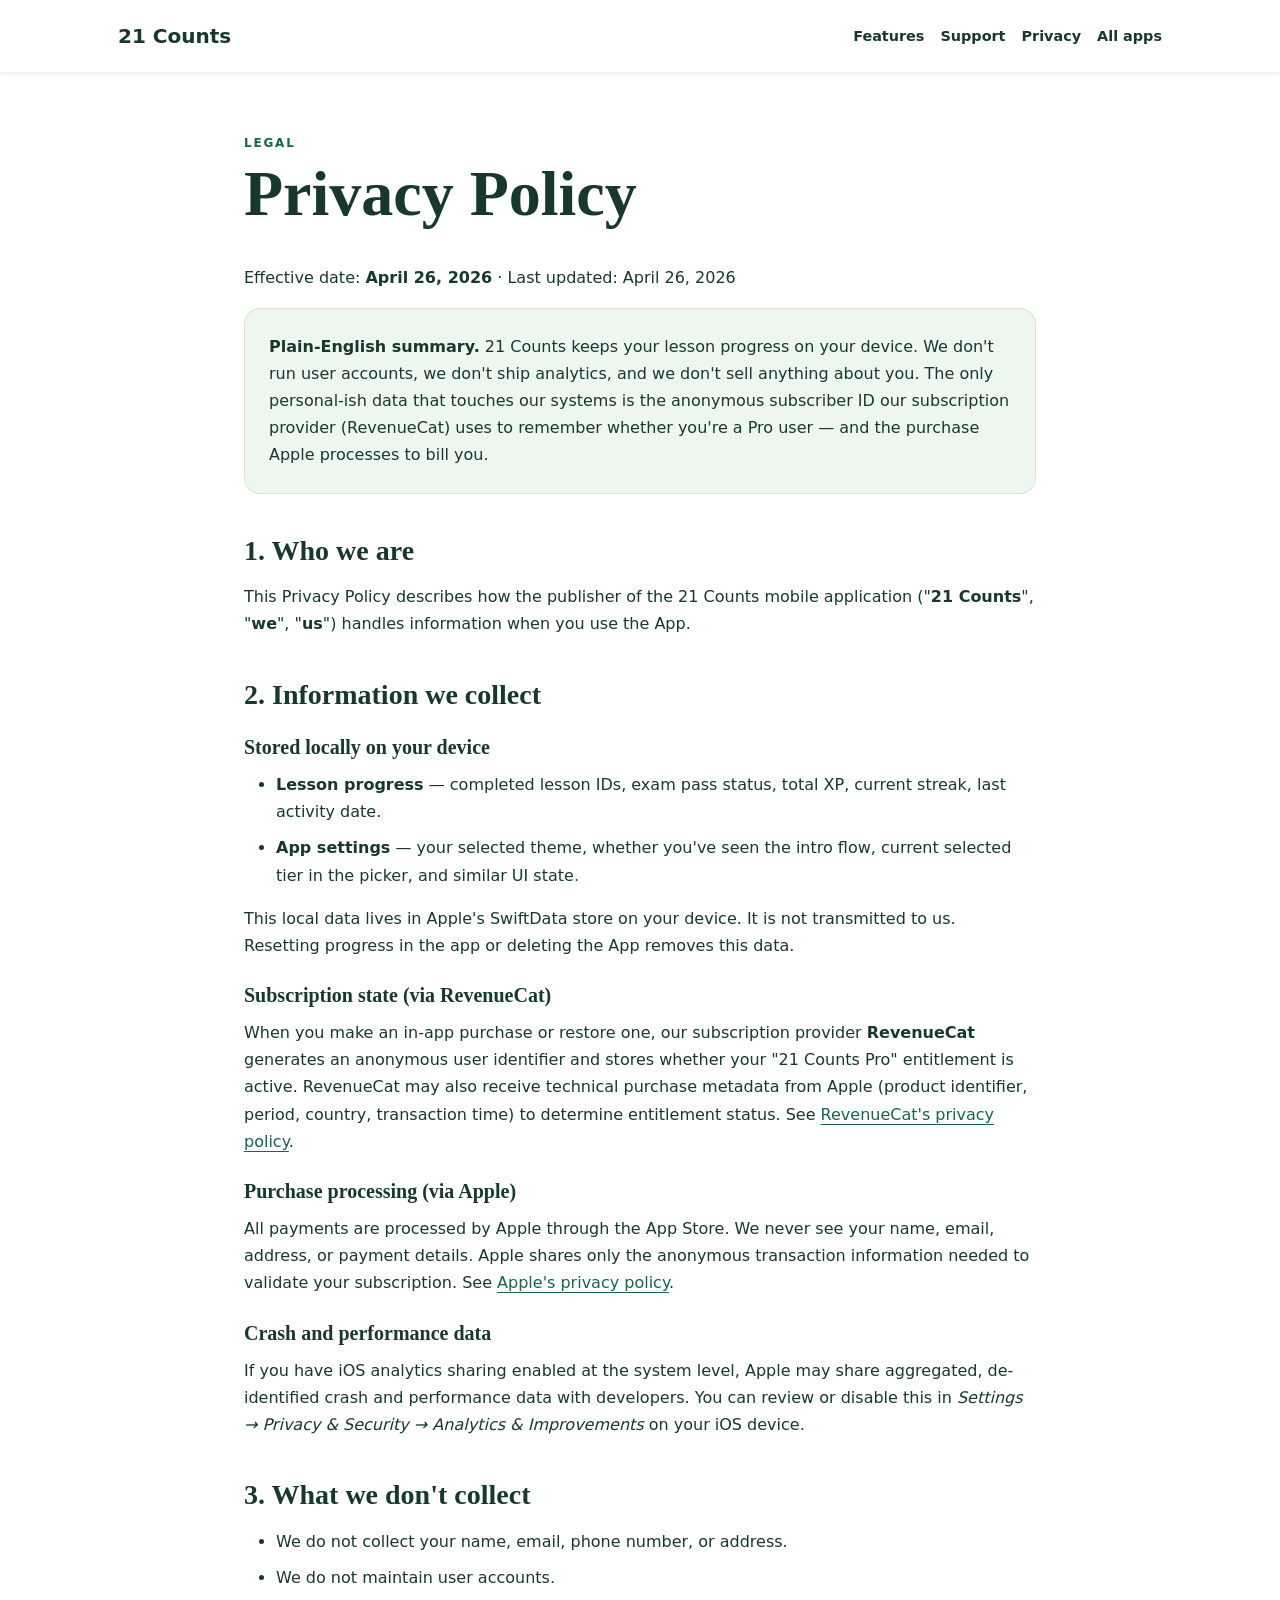
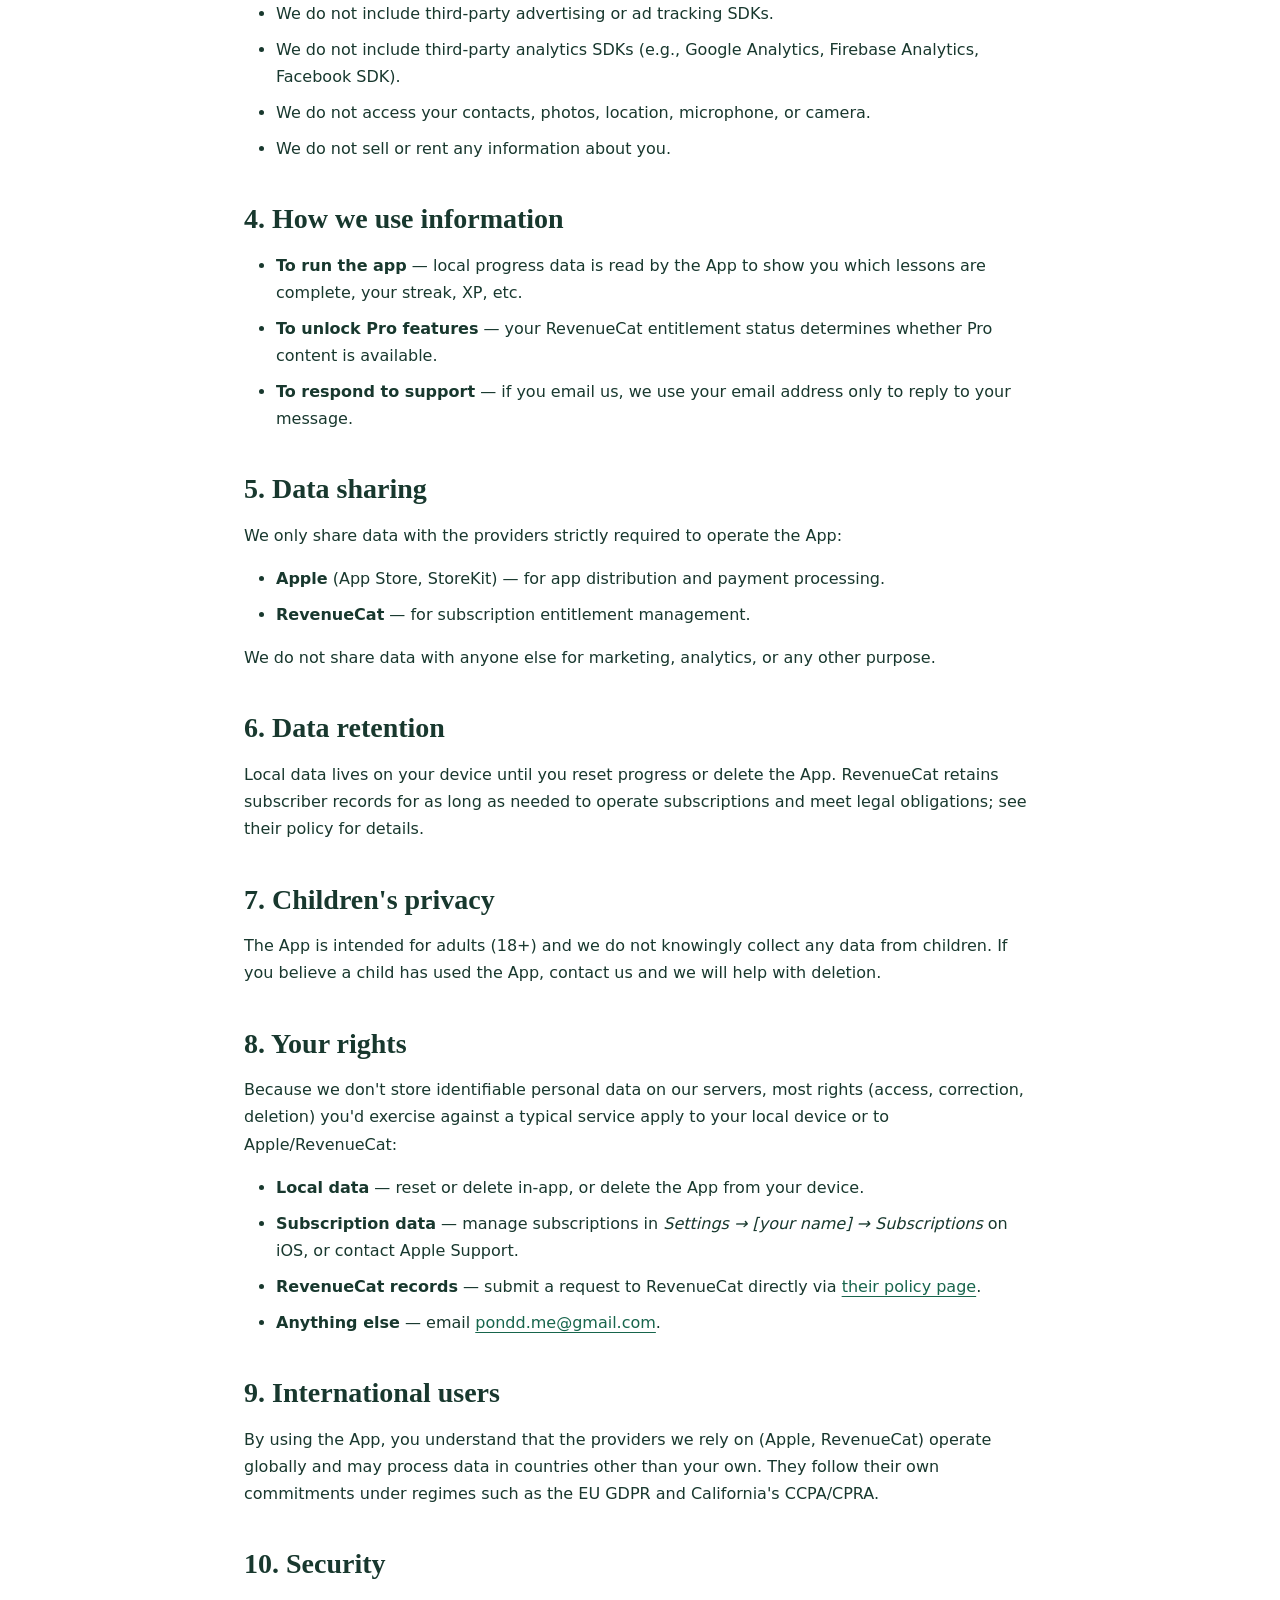
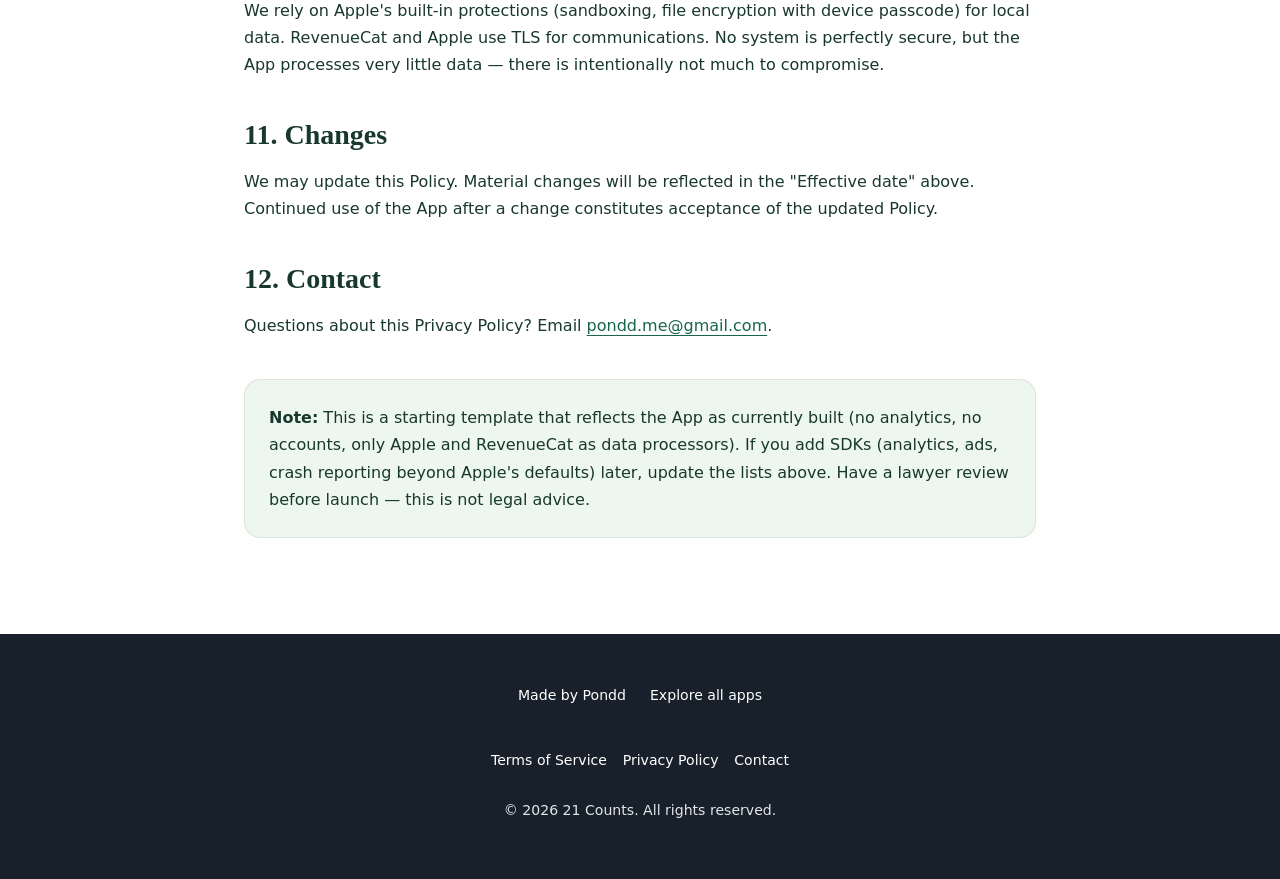
==== commit ad310467: "Align app-directory links and record browser QA results" ====
--- a/privacy.html
+++ b/privacy.html
@@ -5,7 +5,7 @@
 <meta content="Privacy Policy for the 21 Counts iOS app." name="description"/>
 
 <link href="assets/bandit-welcome.png" rel="icon" type="image/png"/>
-<link href="new-age/css/styles.css" rel="stylesheet"/><link href="new-age/css/app.css" rel="stylesheet"/></head><body><a class="skip-link" href="#main-content">Skip to content</a><nav class="navbar navbar-light shadow-sm" id="mainNav" aria-label="Main navigation"><div class="container px-5"><a class="navbar-brand fw-bold" href="index.html">21 Counts</a><div class="site-links"><a href="index.html#features">Features</a><a href="mailto:pondd.me@gmail.com">Support</a><a href="privacy.html">Privacy</a><a href="https://pond1982.github.io/Pondd-Page/apps.html">All apps ↗</a></div></div></nav><main id="main-content" class="legal-content">
+<link href="new-age/css/styles.css" rel="stylesheet"/><link href="new-age/css/app.css" rel="stylesheet"/></head><body><a class="skip-link" href="#main-content">Skip to content</a><nav class="navbar navbar-light shadow-sm" id="mainNav" aria-label="Main navigation"><div class="container px-5"><a class="navbar-brand fw-bold" href="index.html">21 Counts</a><div class="site-links"><a href="index.html#features">Features</a><a href="mailto:pondd.me@gmail.com">Support</a><a href="privacy.html">Privacy</a><a href="https://pond1982.github.io/Pondd-Page/index.html#apps">All apps</a></div></div></nav><main id="main-content" class="legal-content">
 <span class="eyebrow">Legal</span>
 <h1>Privacy Policy</h1>
 <p class="legal-meta">Effective date: <strong>April 26, 2026</strong> · Last updated: April 26, 2026</p>
@@ -72,7 +72,7 @@
 <div class="callout" style="margin-top: 40px">
 <strong>Note:</strong> This is a starting template that reflects the App as currently built (no analytics, no accounts, only Apple and RevenueCat as data processors). If you add SDKs (analytics, ads, crash reporting beyond Apple's defaults) later, update the lists above. Have a lawyer review before launch — this is not legal advice.
     </div>
-</main><footer class="site-footer"><div class="container px-5"><div class="footer-links"><a href="https://pond1982.github.io/Pondd-Page/">Made by Pondd</a><a href="https://pond1982.github.io/Pondd-Page/apps.html">Explore all apps</a></div><div class="footer-original">
+</main><footer class="site-footer"><div class="container px-5"><div class="footer-links"><a href="https://pond1982.github.io/Pondd-Page/">Made by Pondd</a><a href="https://pond1982.github.io/Pondd-Page/index.html#apps">Explore all apps</a></div><div class="footer-original">
 <a href="terms.html">Terms of Service</a>
 <a href="privacy.html">Privacy Policy</a>
 <a href="mailto:pondd.me@gmail.com">Contact</a>
--- a/new-age/css/app.css
+++ b/new-age/css/app.css
@@ -6,3 +6,6 @@
 @media(max-width:991px){.masthead{padding:3.5rem 0}.masthead .lead{margin:auto}.masthead-device-mockup{margin-top:2.5rem}.detail-content .features,.roster{grid-template-columns:repeat(2,minmax(0,1fr))}.site-links{gap:.2rem 1rem}.hero-image{max-height:28rem}.hero-image.phone{max-height:28rem}}
 @media(max-width:575px){.container.px-5{padding-left:1.25rem!important;padding-right:1.25rem!important}#mainNav .container{display:block}.site-links{margin-top:.7rem;gap:.1rem 1rem}.site-links a{font-size:.83rem}.masthead h1{font-size:2.8rem}.masthead-device-mockup{min-height:18rem}.hero-image{max-width:90%}.hero-image.phone{max-height:26rem}.detail-content .features,.blocks,.biome-strip{grid-template-columns:1fr}.roster{gap:.7rem}.roster__card{padding:.8rem}.screenshot-scroll{grid-template-columns:repeat(2,minmax(0,1fr))}.feature-item{text-align:left!important}.feature-number{font-size:1.7rem}.legal-content{padding-top:2.5rem}}
 @media(prefers-reduced-motion:reduce){html{scroll-behavior:auto!important}*{animation:none!important;transition:none!important}}
+
+/* Keep New Age row gutters inside narrow-screen containers. */
+@media(max-width:575px){.row.gx-5{--bs-gutter-x:2rem}}
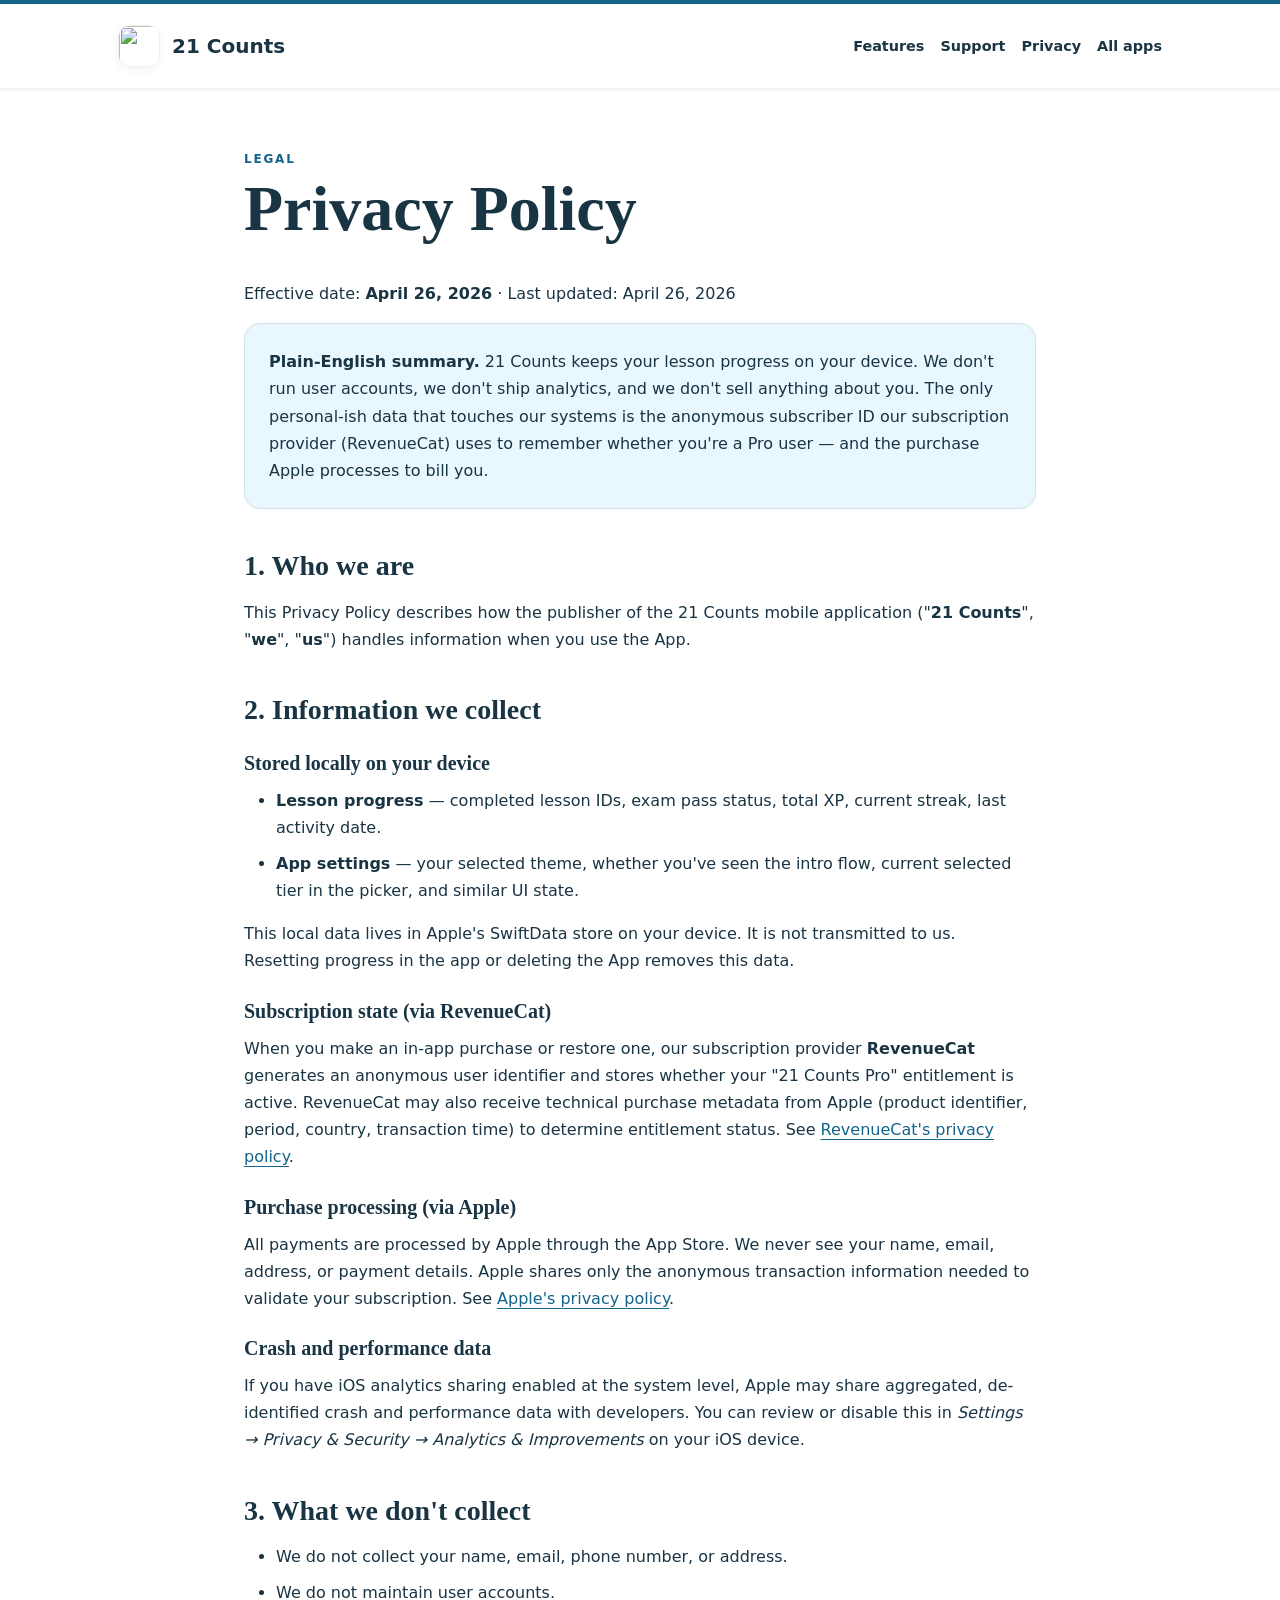
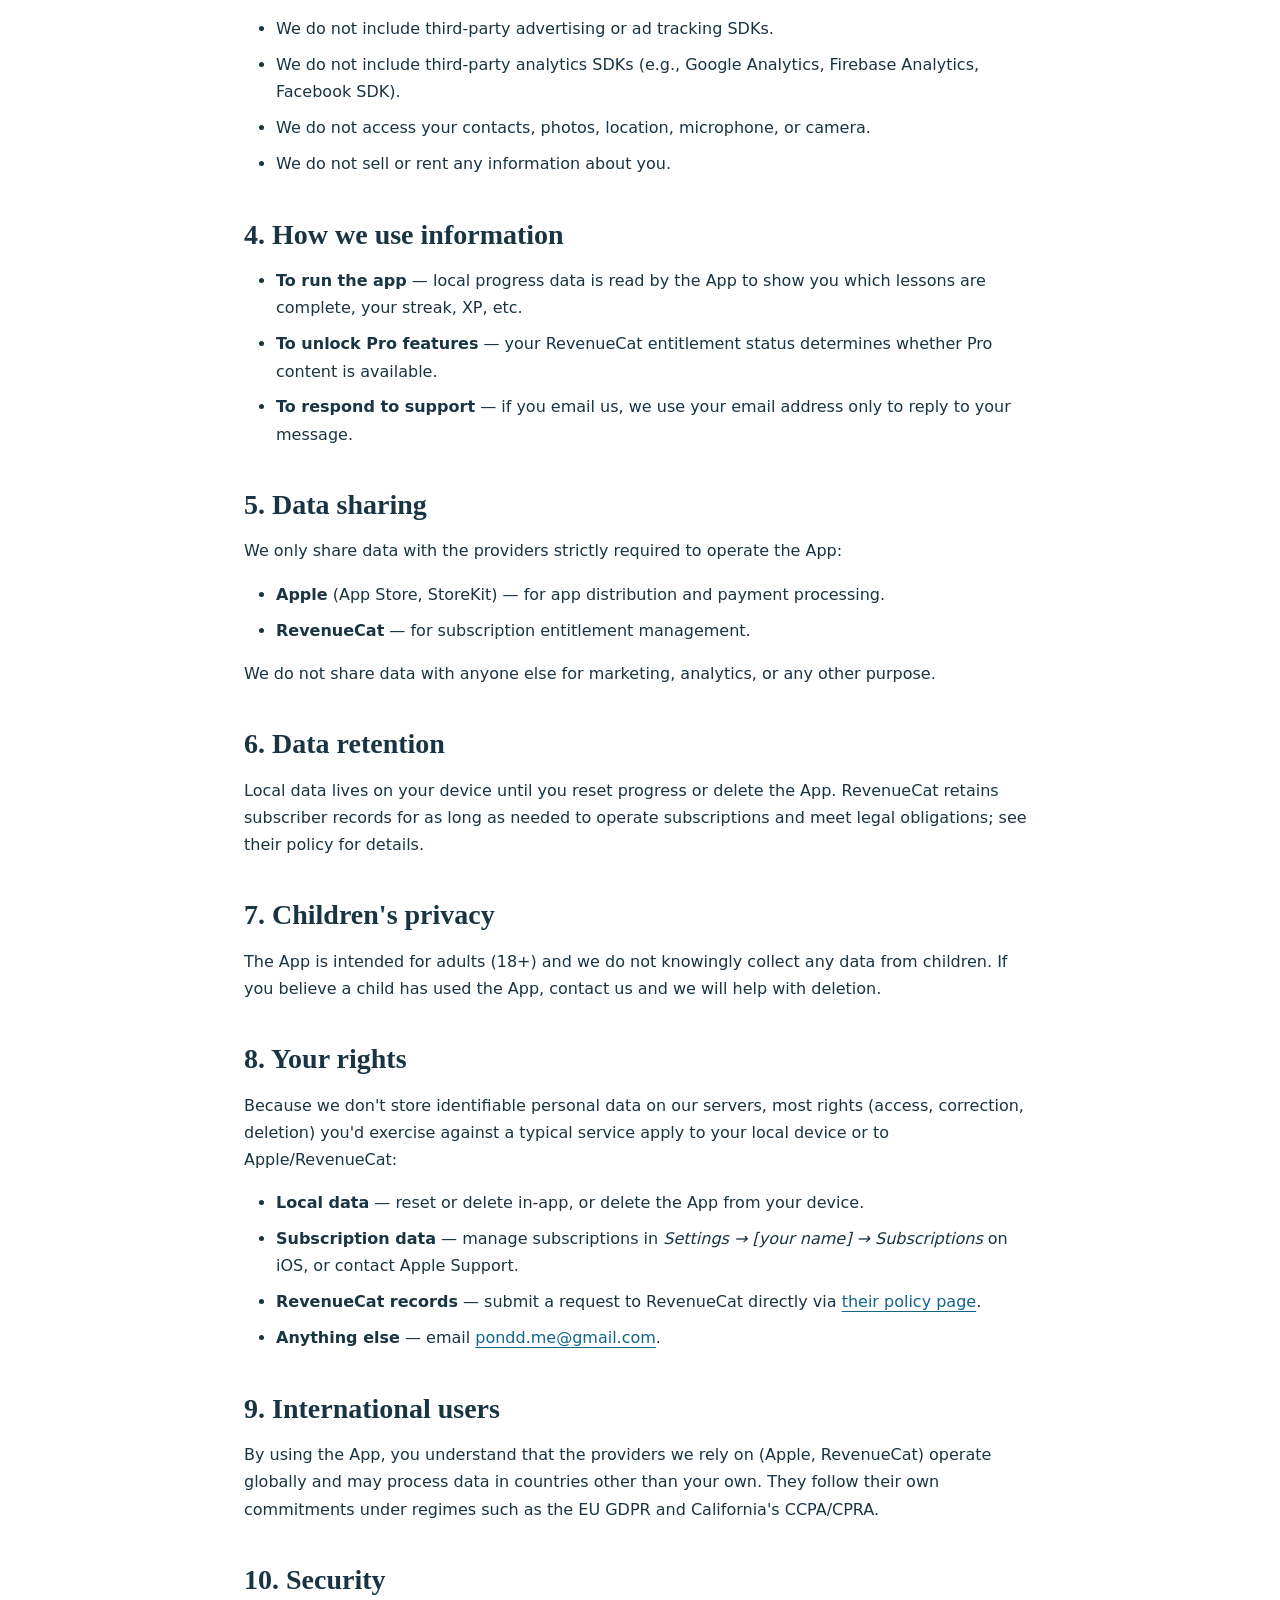
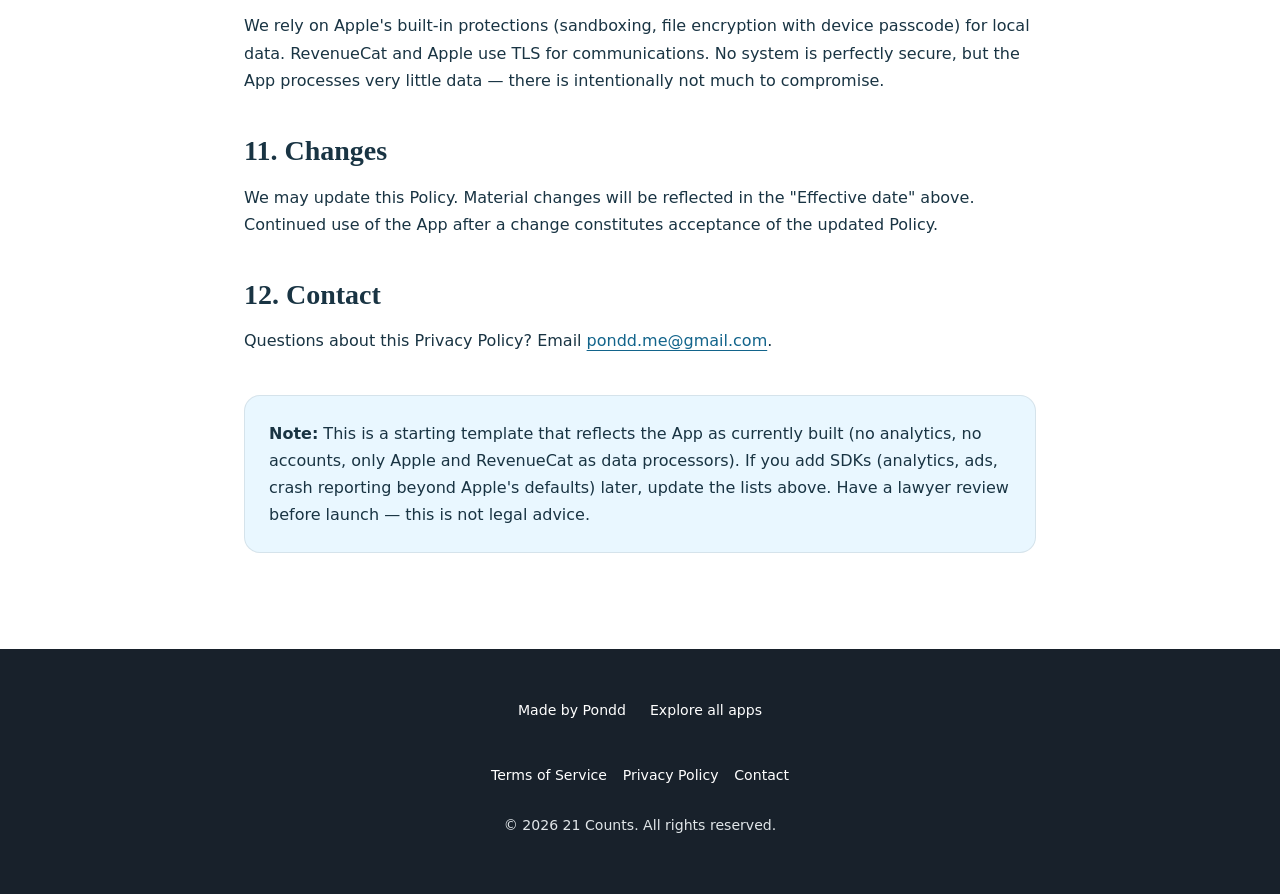
==== commit 9d0bdb12: "Give each app its own palette, real icon, and shared app showcase" ====
--- a/privacy.html
+++ b/privacy.html
@@ -4,8 +4,10 @@
 <title>Privacy Policy — 21 Counts</title>
 <meta content="Privacy Policy for the 21 Counts iOS app." name="description"/>
 
-<link href="assets/bandit-welcome.png" rel="icon" type="image/png"/>
-<link href="new-age/css/styles.css" rel="stylesheet"/><link href="new-age/css/app.css" rel="stylesheet"/></head><body><a class="skip-link" href="#main-content">Skip to content</a><nav class="navbar navbar-light shadow-sm" id="mainNav" aria-label="Main navigation"><div class="container px-5"><a class="navbar-brand fw-bold" href="index.html">21 Counts</a><div class="site-links"><a href="index.html#features">Features</a><a href="mailto:pondd.me@gmail.com">Support</a><a href="privacy.html">Privacy</a><a href="https://pond1982.github.io/Pondd-Page/index.html#apps">All apps</a></div></div></nav><main id="main-content" class="legal-content">
+
+<link href="new-age/css/styles.css" rel="stylesheet"/><link href="new-age/css/app.css" rel="stylesheet"/><link rel="stylesheet" href="app-family/brand.css?v=20261112">
+<link rel="icon" href="https://pond1982.github.io/Pondd-Page/assets/app-icons/6763789288.webp" type="image/webp">
+</head><body data-app-theme="raccoon-sky"><a class="skip-link" href="#main-content">Skip to content</a><nav class="navbar navbar-light shadow-sm" id="mainNav" aria-label="Main navigation"><div class="container px-5"><a class="navbar-brand fw-bold" href="index.html"><img class="app-brand-icon" src="https://pond1982.github.io/Pondd-Page/assets/app-icons/6763789288.webp" width="42" height="42" alt="" decoding="async">21 Counts</a><div class="site-links"><a href="index.html#features">Features</a><a href="mailto:pondd.me@gmail.com">Support</a><a href="privacy.html">Privacy</a><a href="https://pond1982.github.io/Pondd-Page/index.html#apps">All apps</a></div></div></nav><main id="main-content" class="legal-content">
 <span class="eyebrow">Legal</span>
 <h1>Privacy Policy</h1>
 <p class="legal-meta">Effective date: <strong>April 26, 2026</strong> · Last updated: April 26, 2026</p>
--- a/app-family/brand.css
+++ b/app-family/brand.css
@@ -0,0 +1,43 @@
+:root{--brand-accent:#12648b;--brand-secondary:#294b6d;--brand-tint:#e9f7ff;--brand-soft:#b7e5fc;--brand-highlight:#65c4eb;--brand-ink:#193443;--accent:#12648b;--second:#294b6d;--tint:#e9f7ff;--ink:#193443;--brand:#12648b;--accent-end:#294b6d;--paper:#e9f7ff;--app-accent:#12648b;--app-secondary:#294b6d;--app-paper:#e9f7ff;--app-ink:#193443;--bs-primary:#12648b}
+
+/* App identity and shared portfolio. Static, responsive, and readable without JavaScript. */
+body{color:var(--brand-ink)}
+body .masthead{background:linear-gradient(125deg,var(--brand-tint) 4%,var(--brand-soft) 100%)}
+body .detail-section{background:var(--brand-tint)}
+body .bg-gradient-primary-to-secondary{background:linear-gradient(115deg,var(--brand-accent),var(--brand-secondary))!important}
+body .art-orb,body .masthead-device-mockup:before,body .hero-screen:before,body .hero-art:before,body .hero-media:before,body .camp-figure:before,body .app-art:before{background:linear-gradient(130deg,var(--brand-highlight),var(--brand-accent))}
+body #mainNav,body nav.navbar,body .site-header,body>nav.nav,body header.site{border-top:4px solid var(--brand-accent)}
+body .navbar-brand,body a.brand{display:inline-flex;align-items:center;gap:12px;max-width:100%;line-height:1.25;vertical-align:middle}
+body .navbar-brand img.app-brand-icon,body .brand img.app-brand-icon{display:block;flex:0 0 42px;width:42px;height:42px;margin:0;border-radius:11px;object-fit:cover;border:1px solid #0000000f;box-shadow:0 3px 10px #0000000c}
+body .app-identity{display:flex;align-items:center;gap:16px;margin:0 0 24px;text-align:left;color:var(--brand-ink)}
+body .app-identity img{width:72px;height:72px;flex:0 0 72px;object-fit:cover;border-radius:19px;border:1px solid #00000010;box-shadow:0 6px 20px #00000012}
+body .app-identity span{min-width:0}body .app-identity small{display:block;text-transform:uppercase;letter-spacing:.12em;font:700 .65rem/1.6 system-ui,sans-serif;color:var(--brand-accent)}
+body .app-identity strong{display:block;font:700 1.05rem/1.4 system-ui,sans-serif;max-width:28rem}
+body .pondd-about{background:var(--brand-tint);color:var(--brand-ink)}
+body .pondd-character-stage{border-color:var(--brand-secondary);background:radial-gradient(ellipse at 50% 88%,var(--brand-secondary) 0,var(--brand-ink) 48%,#15161d 85%)}
+body .pondd-character-stage:focus-visible,body .pondd-character-pause:focus-visible{outline-color:var(--brand-accent)}
+body .app-family{background:linear-gradient(165deg,var(--brand-tint),#fff 80%);padding:80px 24px;max-width:none;margin:0;color:var(--brand-ink);border-top:1px solid var(--brand-soft);text-align:left}
+body .app-family-inner{max-width:1140px;margin:auto;padding:0;width:100%}
+body .app-family-heading{display:flex;align-items:flex-end;justify-content:space-between;gap:24px;margin-bottom:30px}
+body .app-family-kicker{font:750 .72rem/1.5 system-ui,sans-serif;color:var(--brand-accent);letter-spacing:.13em;text-transform:uppercase;margin:0 0 12px}
+body .app-family h2{font-size:clamp(2rem,3.5vw,3rem);line-height:1.13;letter-spacing:-.035em;color:var(--brand-ink);margin:0 0 14px}
+body .app-family-intro{max-width:570px;color:#4c5664;line-height:1.65;margin:0;font-size:1rem}
+body .app-family-directory{display:inline-flex;align-items:center;justify-content:center;flex:0 0 auto;padding:12px 18px;border:1px solid var(--brand-accent);border-radius:999px;color:var(--brand-accent);font-size:.86rem;font-weight:700;text-decoration:none;background:#fff;min-height:44px}
+body .app-family-directory:hover{background:var(--brand-accent);color:#fff}
+body .app-family-list{list-style:none;display:grid;grid-template-columns:repeat(3,minmax(0,1fr));gap:16px;padding:0;margin:0}
+body .app-family-item{margin:0;padding:20px;border:1px solid #1d2d431c;border-radius:18px;background:#fff;min-width:0;box-shadow:0 4px 18px #15243e04}
+body .app-family-item.is-current{border-color:var(--brand-accent);box-shadow:inset 0 3px 0 var(--brand-accent)}
+body .app-family-card-top{display:flex;align-items:center;gap:13px;margin:0 0 14px}
+body .app-family-card-top img{display:block;width:52px;height:52px;flex:0 0 52px;object-fit:cover;border-radius:13px;border:1px solid #0000000a;margin:0}
+body .app-family-card-top>div{min-width:0}
+body .app-family h3{color:var(--brand-ink);font:750 1rem/1.35 system-ui,sans-serif;letter-spacing:-.015em;margin:0 0 4px}
+body .app-family-meta{color:var(--brand-accent);font:600 .72rem/1.45 system-ui,sans-serif;margin:0}
+body .app-family-summary{color:#4c5664;font-size:.84rem;line-height:1.6;margin:0 0 15px}
+body .app-family-links{display:flex;flex-wrap:wrap;gap:4px 17px;margin:0}
+body .app-family-links a{display:inline-flex;align-items:center;min-height:36px;color:var(--brand-accent);font:700 .8rem/1.3 system-ui,sans-serif;text-decoration:underline;text-underline-offset:4px}
+body .app-family a:focus-visible{outline:3px solid var(--brand-accent);outline-offset:4px}
+body .app-family-note{color:#59616b;font-size:.78rem;line-height:1.5;margin:24px 0 0}
+@media(min-width:1250px){body .app-family-list{grid-template-columns:repeat(4,minmax(0,1fr))}}
+@media(max-width:800px){body .app-family{padding:56px 20px}body .app-family-heading{display:block}body .app-family-directory{margin-top:22px}body .app-family-list{grid-template-columns:repeat(2,minmax(0,1fr))}body .app-identity{gap:13px}body .app-identity img{width:60px;height:60px;flex-basis:60px;border-radius:16px}}
+@media(max-width:520px){body .app-family-list{grid-template-columns:1fr}body .app-family-item{padding:18px}body .app-family h2{font-size:2rem}body .app-identity strong{font-size:.95rem}body .navbar-brand img.app-brand-icon,body .brand img.app-brand-icon{flex-basis:36px;width:36px;height:36px;border-radius:9px}}
+@media(prefers-reduced-motion:reduce){body .app-family *{transition:none!important;animation:none!important}}
